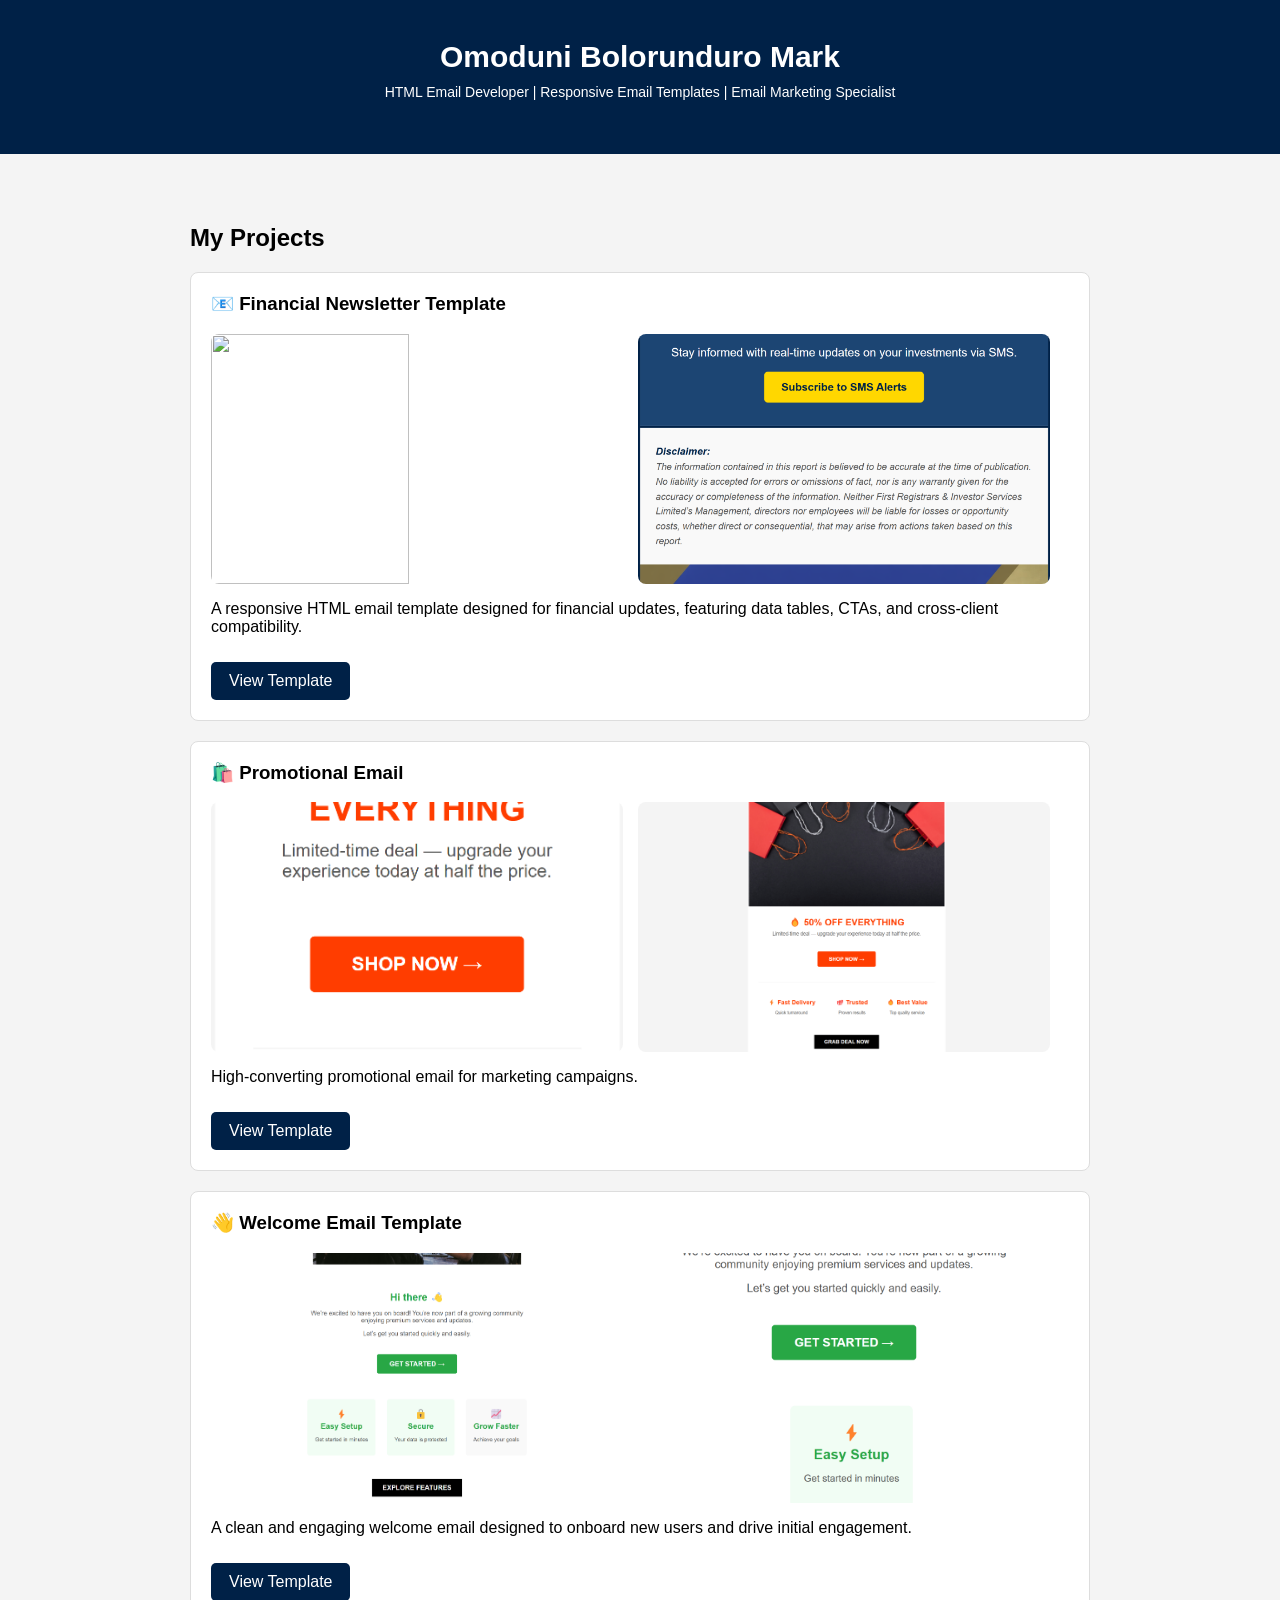
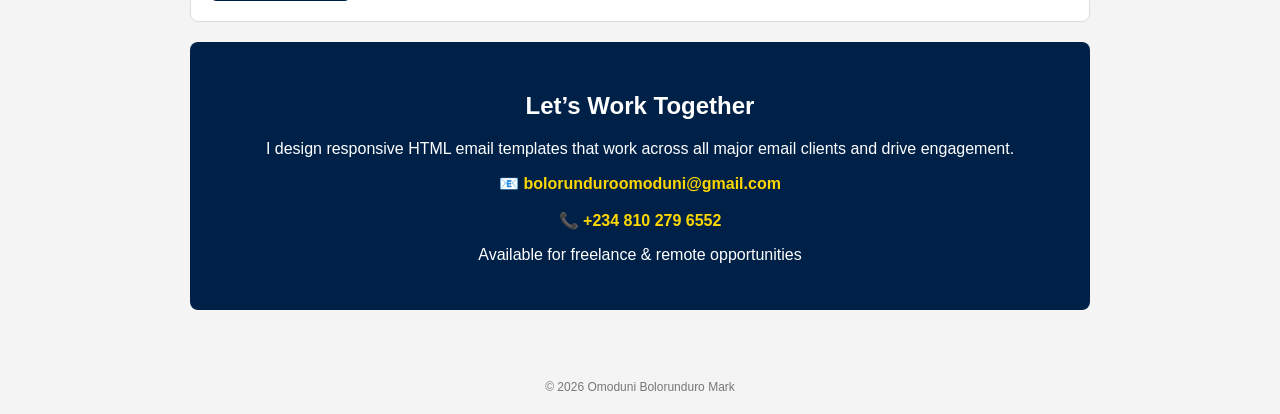
==== index.html @ a1bb7045 "Update index.html" ====
<!DOCTYPE html>
<html>
<head>
<meta charset="UTF-8">
<meta name="viewport" content="width=device-width, initial-scale=1.0">
<title>Email Portfolio</title>

<style>
body{
  margin:0;
  font-family:Arial, sans-serif;
  background:#f4f4f4;
}

/* HEADER */
.header{
  background:#002147;
  color:#ffffff;
  padding:40px 20px;
  text-align:center;
}
  
  .image-grid{
  display:flex;
  gap:15px;
  flex-wrap:wrap;
}

.image-grid img{
  width:48%;
}

.header h1{
  margin:0;
  font-size:30px;
}

.header p{
  margin-top:10px;
  font-size:14px;
}

/* CONTAINER */
.container{
  max-width:900px;
  margin:30px auto;
  padding:20px;
}

/* CARD */
.card{
  background:#ffffff;
  padding:20px;
  margin-bottom:20px;
  border-radius:8px;
  border:1px solid #ddd;
}

.card h3{
  margin-top:0;
}
  
  /* IMAGE STYLING */
.project-img{
  width:100%;
  height:250px;        /* controls preview size */
  object-fit:cover;    /* crops image nicely */
  border-radius:8px;
  cursor:pointer;
  transition:0.3s ease;
}

.project-img:hover{
  transform:scale(1.02);
}

/* BUTTON */
.button{
  display:inline-block;
  background:#002147;
  color:#ffffff;
  padding:10px 18px;
  text-decoration:none;
  margin-top:10px;
  border-radius:5px;
  transition:0.3s ease;
}

.button:hover{
  background:#001530;
}

/* CONTACT SECTION */
.contact{
  background:#002147;
  color:#ffffff;
  padding:30px;
  text-align:center;
  border-radius:8px;
}

.contact a{
  color:#FFD700;
  text-decoration:none;
  font-weight:bold;
}

/* FOOTER */
.footer{
  text-align:center;
  padding:20px;
  font-size:12px;
  color:#777;
}

/* MOBILE */
@media screen and (max-width:600px){
  .container{
    padding:10px;
  }
  
  #lightbox{
  cursor:zoom-out;
}

.project-img{
  cursor:zoom-in;
}

  .project-img{
  border:1px solid #eee;
  border-radius:8px;
}
}
</style>

</head>
  
  
  <body>

<!-- HEADER -->
<div class="header">
  <h1>Omoduni Bolorunduro Mark</h1>
  <p>HTML Email Developer | Responsive Email Templates | Email Marketing Specialist</p>
</div>

<!-- MAIN -->
<div class="container">

  <h2>My Projects</h2>

  <!-- PROJECT -->
 <div class="card">
  <h3>📧 Financial Newsletter Template</h3>

  <div class="image-grid">
  <img src="newsletter-desktop.png" class="project-img" onclick="openLightbox(this.src)">
  <img src="newsletter-mobile.png" class="project-img" onclick="openLightbox(this.src)">
</div>

  <p>
    A responsive HTML email template designed for financial updates, featuring data tables, CTAs, and cross-client compatibility.
  </p>

  <a href="newsletter.html" class="button">View Template</a>
</div>

  <div class="card">
    <h3>🛍️ Promotional Email </h3>
    <div class="image-grid">
  <img src="promo-email-desktop.png" class="project-img" onclick="openLightbox(this.src)">
  <img src="promo-email-mobile.png" class="project-img" onclick="openLightbox(this.src)">
</div>
    <p>High-converting promotional email for marketing campaigns.</p>
   
   <a href="promo-email.html" class="button">View Template</a>
  </div>

 <div class="card">
    <h3>👋 Welcome Email Template</h3>
  <div class="image-grid">
  <img src="welcome-desktop.png" class="project-img" onclick="openLightbox(this.src)">
  <img src="welcome-mobile.png" class="project-img" onclick="openLightbox(this.src)">
</div>
    <p> A clean and engaging welcome email designed to onboard new users and drive initial engagement.</p>
   
   <a href="welcome-email.html" class="button">View Template</a>
  </div>

  <!-- CONTACT SECTION -->
  <div class="contact">
    <h2>Let’s Work Together</h2>
    <p>
      I design responsive HTML email templates that work across all major email clients and drive engagement.
    </p>

    <p>
      📧 <a href="mailto:bolorunduroomoduni@gmail.com">bolorunduroomoduni@gmail.com</a><br><br>
      📞 <a href="tel:+2348102796552">+234 810 279 6552</a>
    </p>

    <p>
      Available for freelance & remote opportunities
    </p>
  </div>

</div>

<!-- FOOTER -->
<div class="footer">
  © 2026 Omoduni Bolorunduro Mark
</div>
    
    
      <!-- LIGHTBOX -->
<div id="lightbox" onclick="closeLightbox()" style="
  display:none;
  position:fixed;
  top:0;
  left:0;
  width:100%;
  height:100%;
  background:rgba(0,0,0,0.8);
  justify-content:center;
  align-items:center;
  z-index:999;
">

  <img id="lightbox-img" style="
    max-width:90%;
    max-height:90%;
    border-radius:8px;
  ">

</div>
    
    <script>
function openLightbox(src){
  var box = document.getElementById("lightbox");
  var img = document.getElementById("lightbox-img");

  box.style.display = "flex";
  img.src = src;
}

function closeLightbox(){
  document.getElementById("lightbox").style.display = "none";
}
</script>
  

</body>
</html>
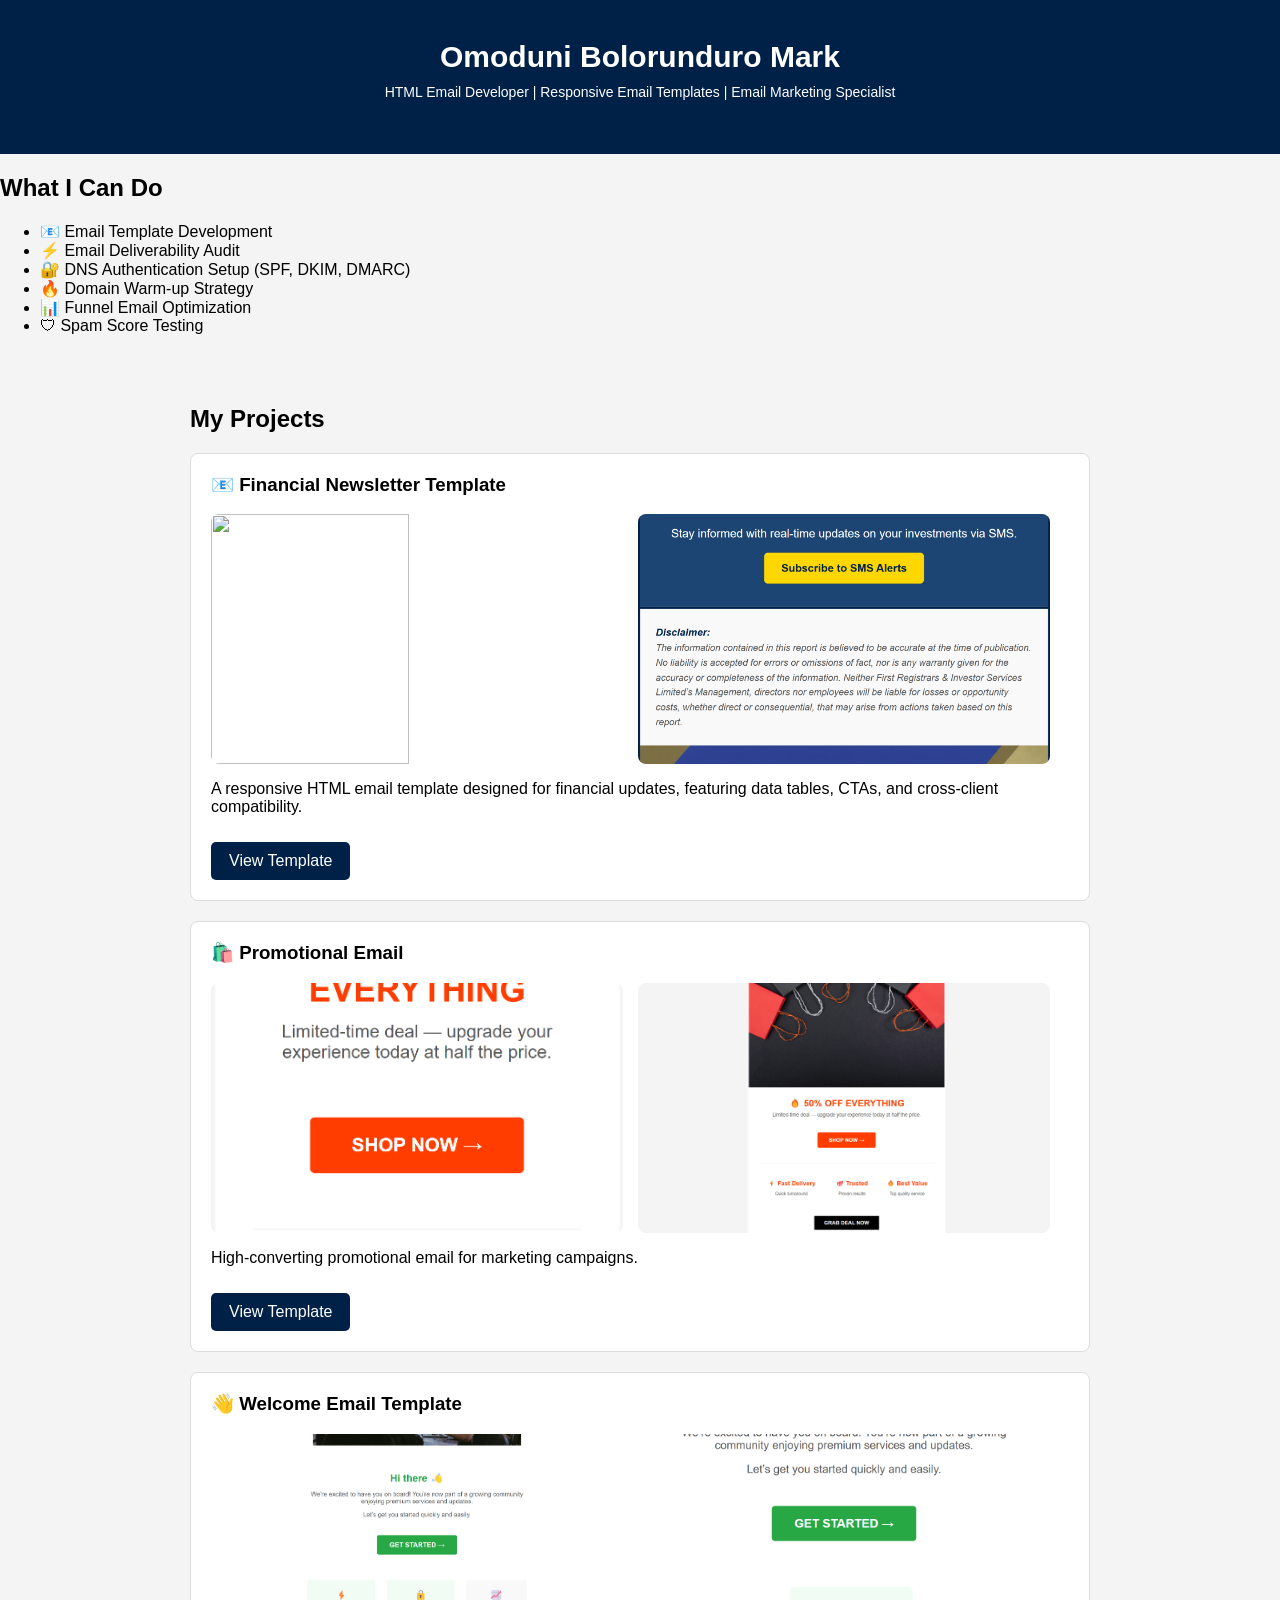
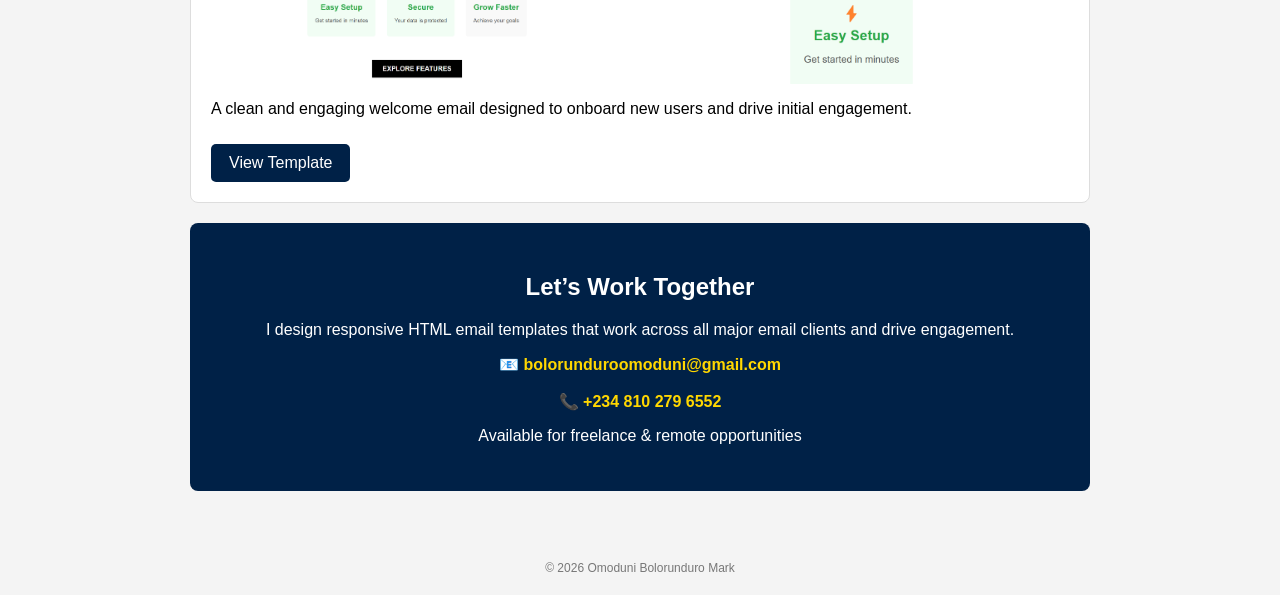
==== commit 8cef295b: "Update index.html" ====
--- a/index.html
+++ b/index.html
@@ -131,6 +131,23 @@
   border:1px solid #eee;
   border-radius:8px;
 }
+
+.services{
+  background:#ffffff;
+  padding:25px;
+  margin:20px 0;
+  border-radius:10px;
+}
+
+.services ul{
+  list-style:none;
+  padding:0;
+}
+
+.services li{
+  padding:8px 0;
+  font-size:14px;
+}
 }
 </style>
 
@@ -144,6 +161,19 @@
   <h1>Omoduni Bolorunduro Mark</h1>
   <p>HTML Email Developer | Responsive Email Templates | Email Marketing Specialist</p>
 </div>
+
+<section class="services">
+  <h2>What I Can Do</h2>
+
+  <ul>
+    <li>📧 Email Template Development</li>
+    <li>⚡ Email Deliverability Audit</li>
+    <li>🔐 DNS Authentication Setup (SPF, DKIM, DMARC)</li>
+    <li>🔥 Domain Warm-up Strategy</li>
+    <li>📊 Funnel Email Optimization</li>
+    <li>🛡 Spam Score Testing</li>
+  </ul>
+</section>
 
 <!-- MAIN -->
 <div class="container">
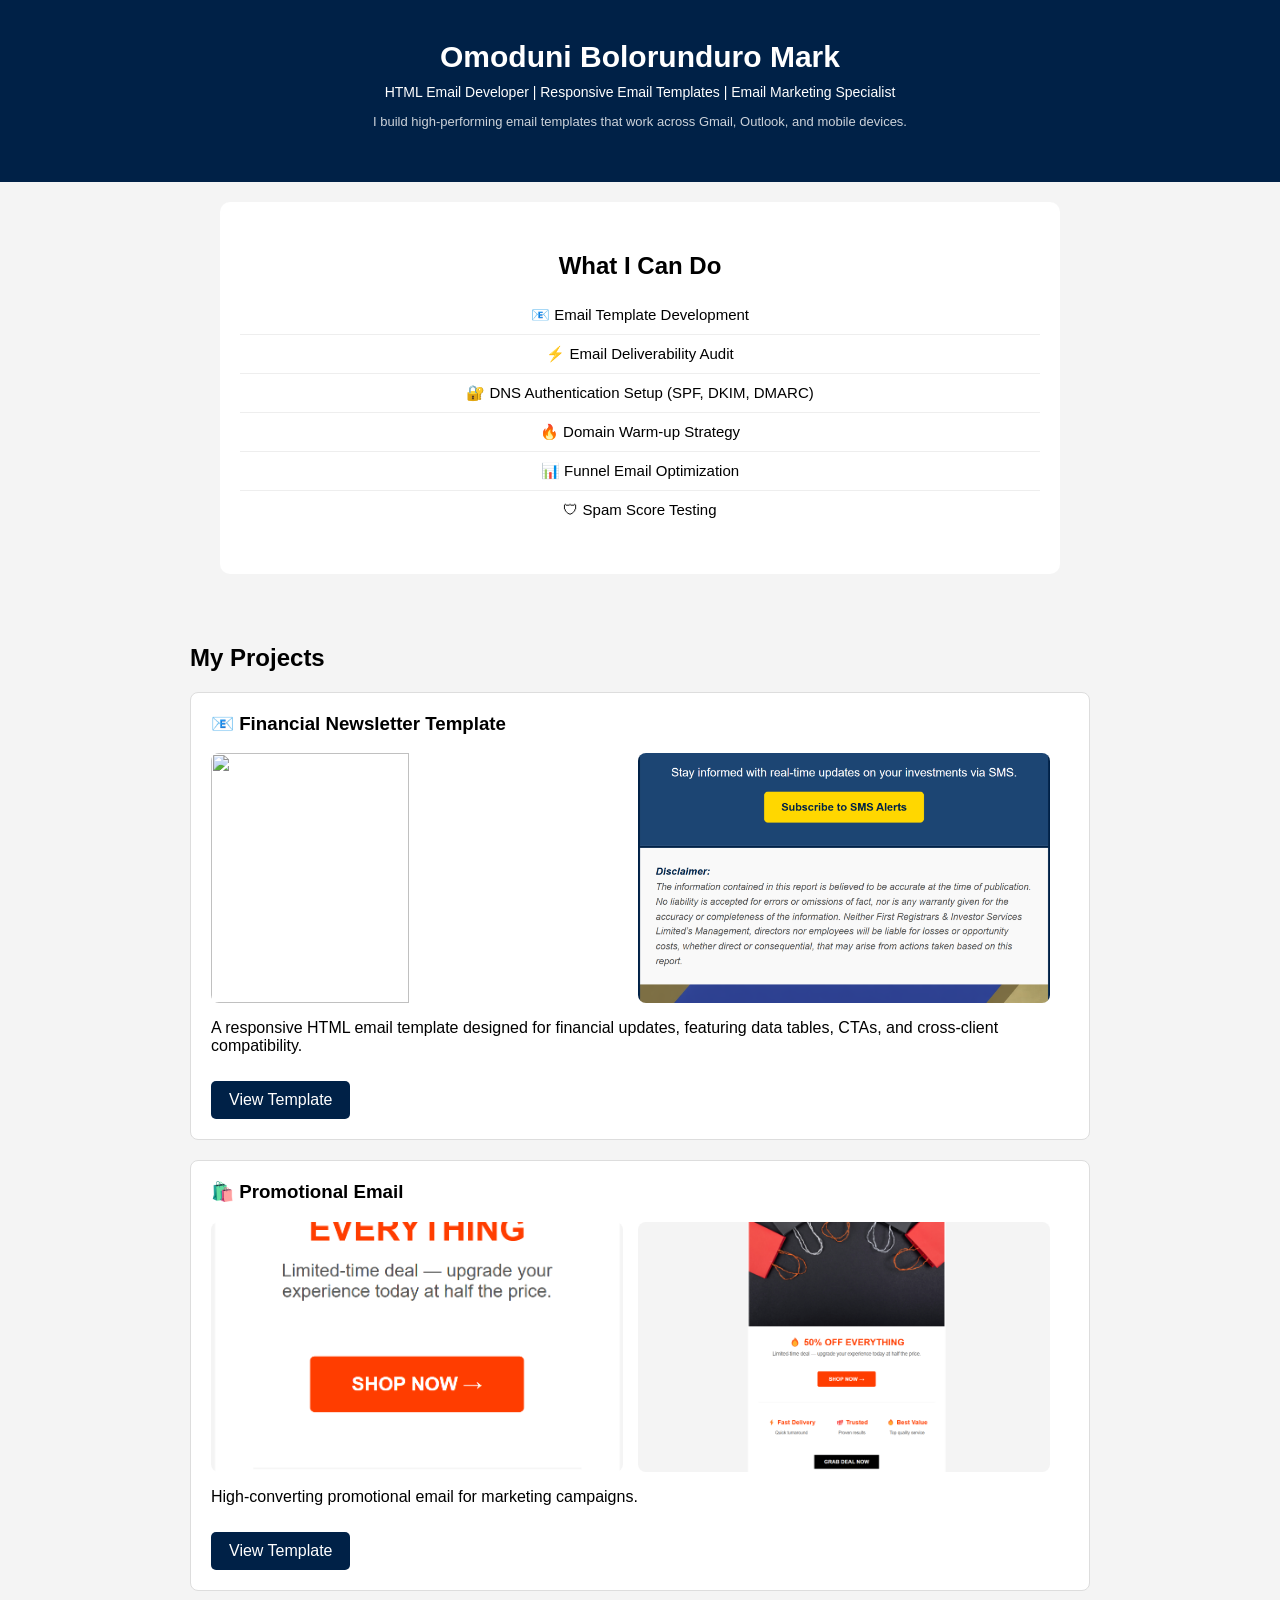
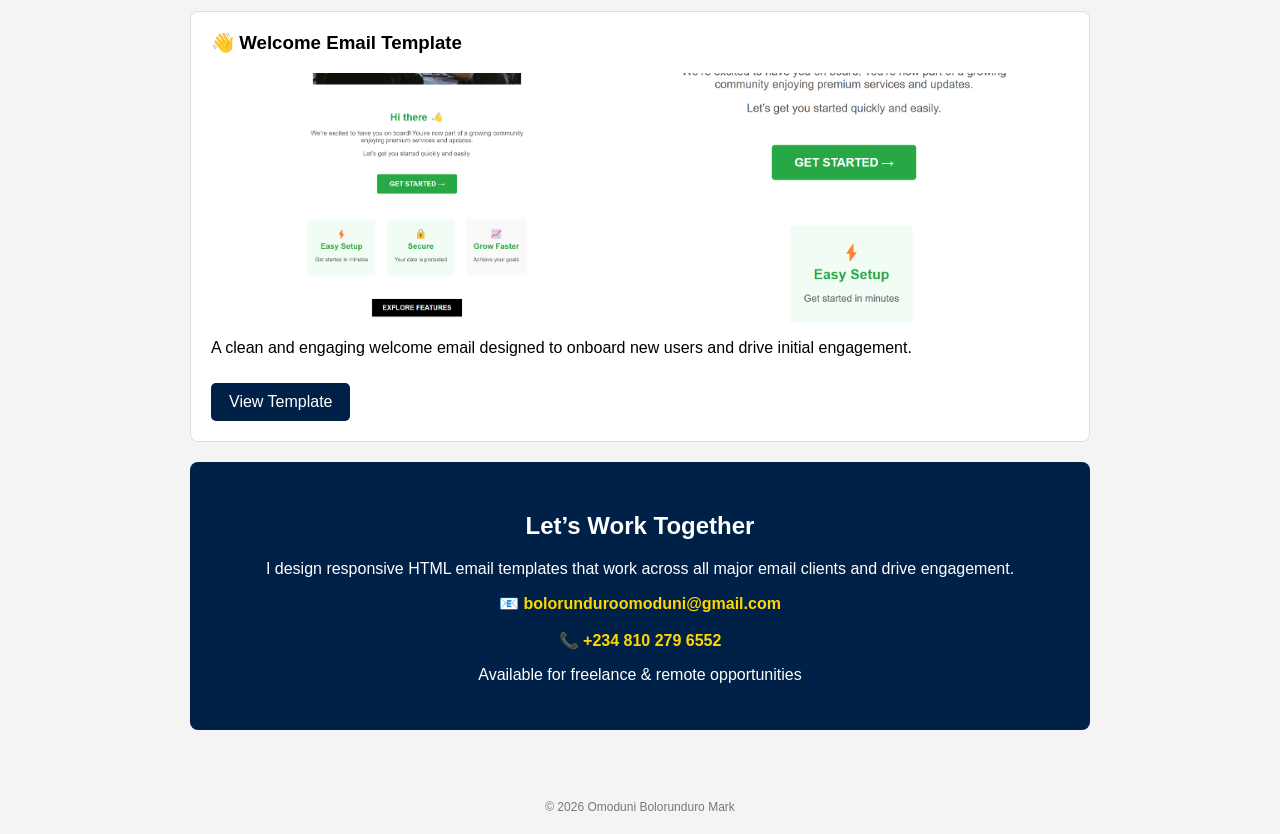
==== commit b91e46f5: "Update index.html" ====
--- a/index.html
+++ b/index.html
@@ -59,14 +59,23 @@
 .card h3{
   margin-top:0;
 }
+	
+	.card{
+  transition:0.3s ease;
+}
+
+.card:hover{
+  transform:translateY(-5px);
+  box-shadow:0 8px 20px rgba(0,0,0,0.1);
+}
   
   /* IMAGE STYLING */
 .project-img{
   width:100%;
-  height:250px;        /* controls preview size */
-  object-fit:cover;    /* crops image nicely */
+  height:250px;
+  object-fit:cover;
   border-radius:8px;
-  cursor:pointer;
+  cursor:zoom-in;
   transition:0.3s ease;
 }
 
@@ -88,6 +97,7 @@
 
 .button:hover{
   background:#001530;
+  transform:translateY(-2px);
 }
 
 /* CONTACT SECTION */
@@ -112,6 +122,11 @@
   font-size:12px;
   color:#777;
 }
+	
+	  #lightbox{
+  cursor:zoom-out;
+}
+
 
 /* MOBILE */
 @media screen and (max-width:600px){
@@ -119,24 +134,27 @@
     padding:10px;
   }
   
-  #lightbox{
-  cursor:zoom-out;
-}
-
-.project-img{
-  cursor:zoom-in;
-}
+
 
   .project-img{
   border:1px solid #eee;
   border-radius:8px;
 }
 
+}
+	
+	
 .services{
+  text-align:center;          /* centers everything */
+  padding:30px 20px;
   background:#ffffff;
-  padding:25px;
-  margin:20px 0;
   border-radius:10px;
+  margin:20px auto;
+  max-width:800px;            /* keeps it aligned like header width */
+}
+
+.services h2{
+  margin-bottom:15px;
 }
 
 .services ul{
@@ -145,9 +163,13 @@
 }
 
 .services li{
-  padding:8px 0;
-  font-size:14px;
-}
+  padding:10px 0;
+  font-size:15px;
+  border-bottom:1px solid #eee;
+}
+
+.services li:last-child{
+  border-bottom:none;
 }
 </style>
 
@@ -160,6 +182,9 @@
 <div class="header">
   <h1>Omoduni Bolorunduro Mark</h1>
   <p>HTML Email Developer | Responsive Email Templates | Email Marketing Specialist</p>
+	<p style="margin-top:8px; font-size:13px; opacity:0.8;">
+I build high-performing email templates that work across Gmail, Outlook, and mobile devices.
+</p>
 </div>
 
 <section class="services">
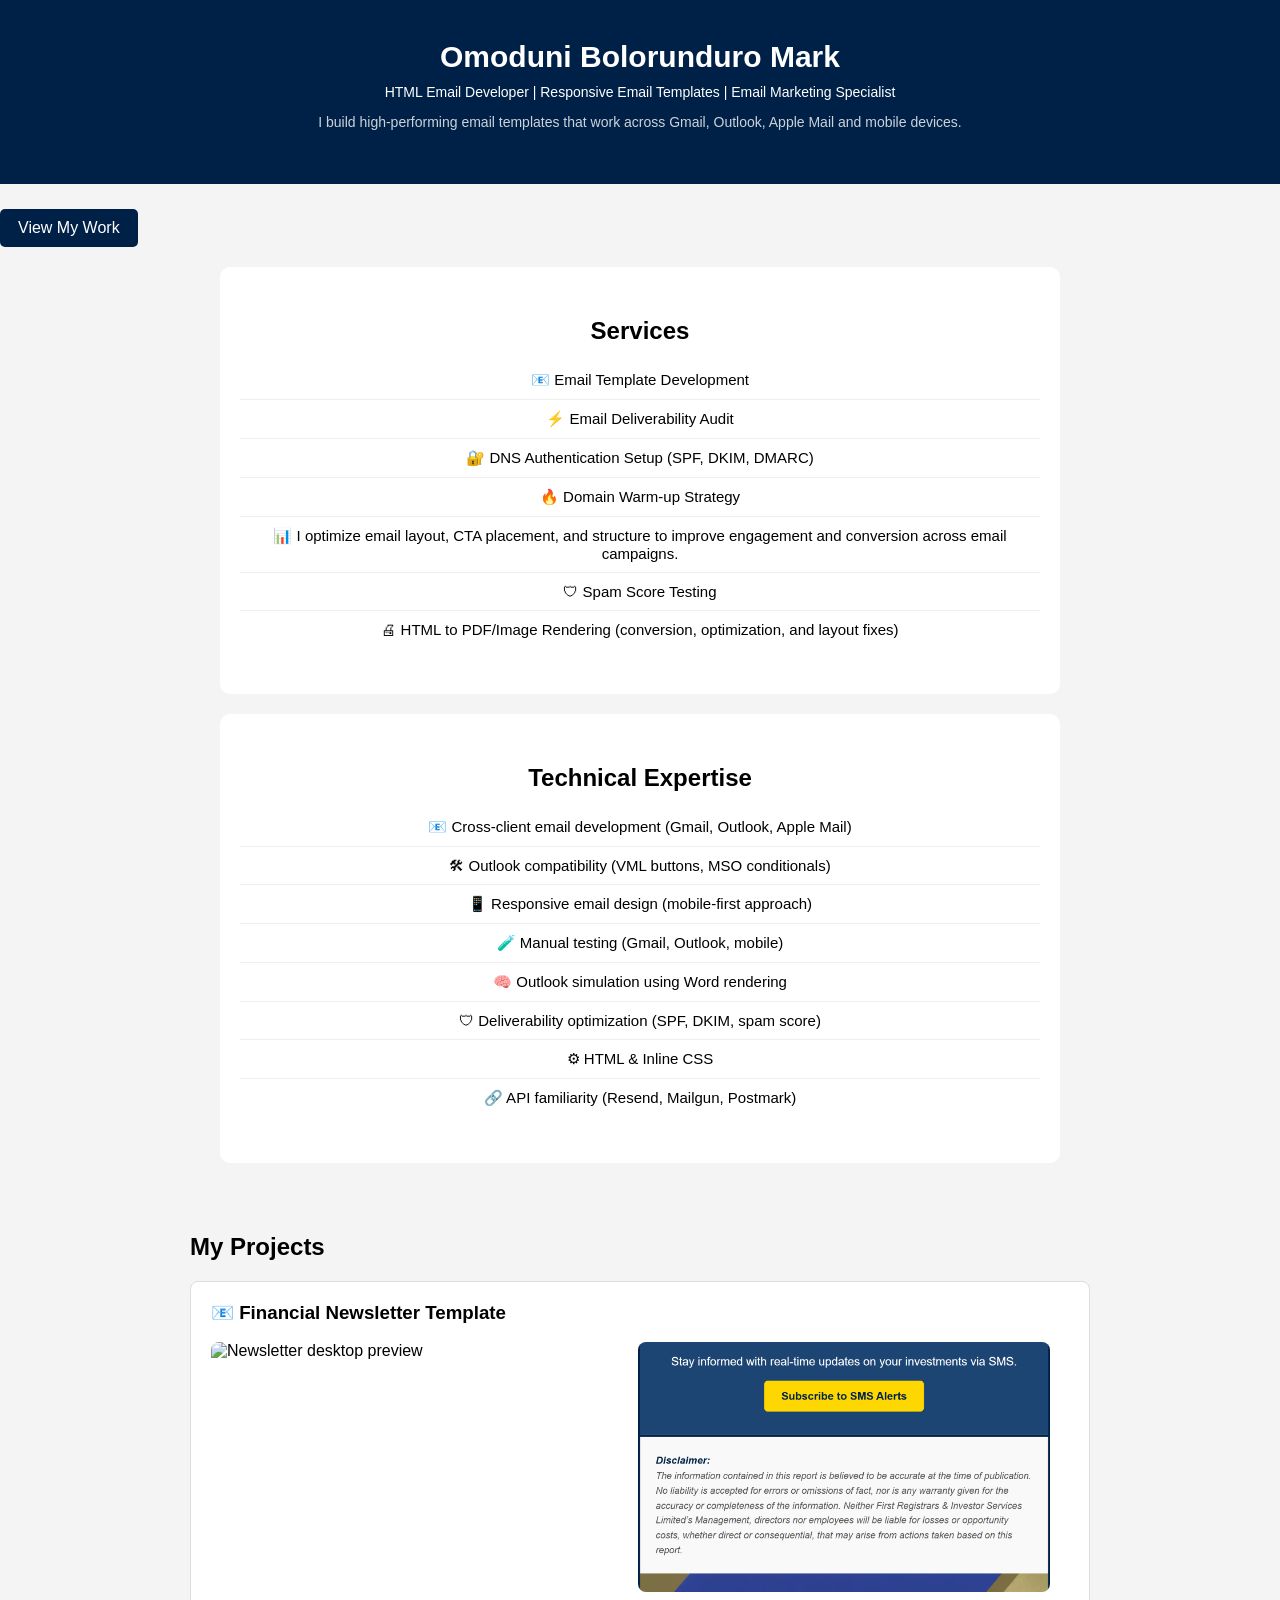
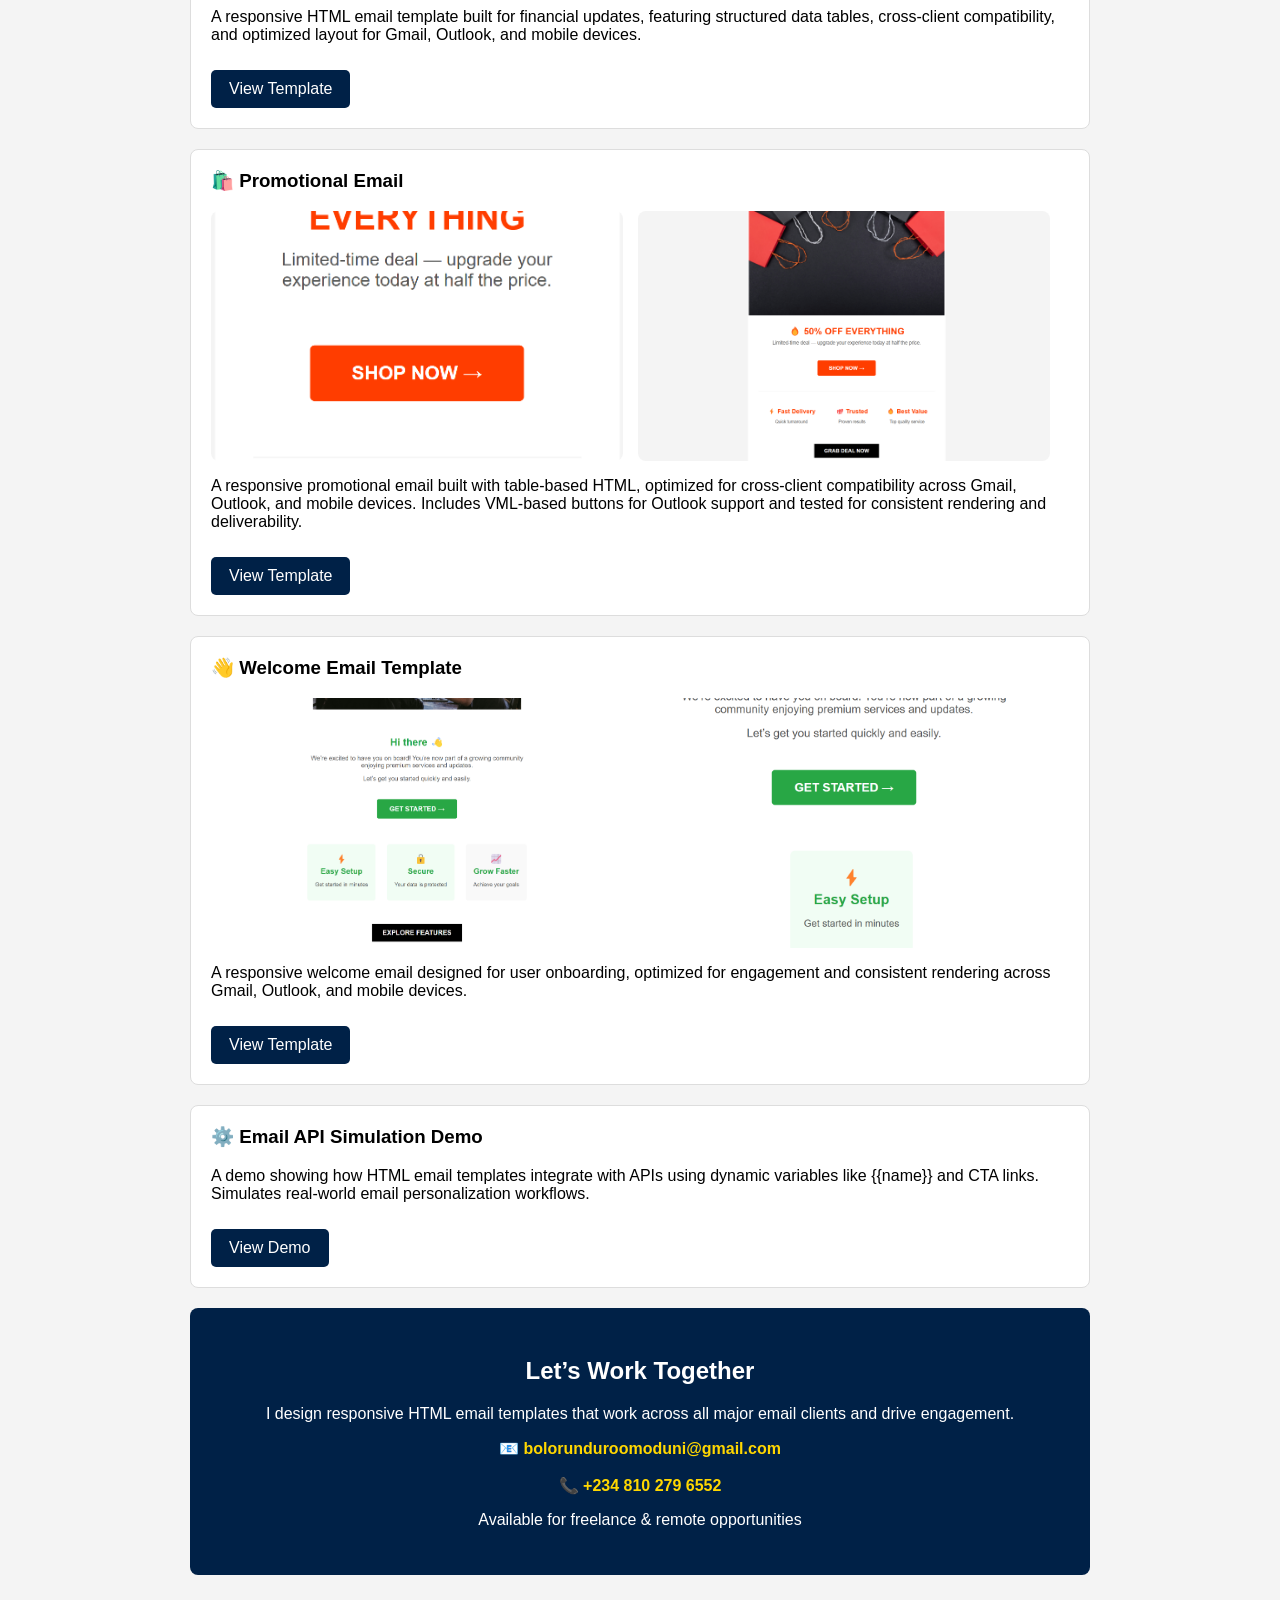
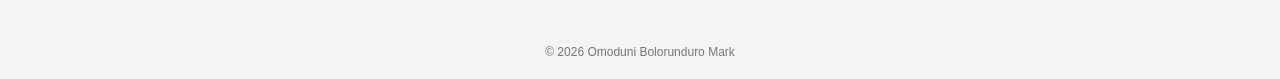
==== commit 87c359fb: "Initial portfolio with API demo and updates" ====
--- a/index.html
+++ b/index.html
@@ -4,175 +4,7 @@
 <meta charset="UTF-8">
 <meta name="viewport" content="width=device-width, initial-scale=1.0">
 <title>Email Portfolio</title>
-
-<style>
-body{
-  margin:0;
-  font-family:Arial, sans-serif;
-  background:#f4f4f4;
-}
-
-/* HEADER */
-.header{
-  background:#002147;
-  color:#ffffff;
-  padding:40px 20px;
-  text-align:center;
-}
-  
-  .image-grid{
-  display:flex;
-  gap:15px;
-  flex-wrap:wrap;
-}
-
-.image-grid img{
-  width:48%;
-}
-
-.header h1{
-  margin:0;
-  font-size:30px;
-}
-
-.header p{
-  margin-top:10px;
-  font-size:14px;
-}
-
-/* CONTAINER */
-.container{
-  max-width:900px;
-  margin:30px auto;
-  padding:20px;
-}
-
-/* CARD */
-.card{
-  background:#ffffff;
-  padding:20px;
-  margin-bottom:20px;
-  border-radius:8px;
-  border:1px solid #ddd;
-}
-
-.card h3{
-  margin-top:0;
-}
-	
-	.card{
-  transition:0.3s ease;
-}
-
-.card:hover{
-  transform:translateY(-5px);
-  box-shadow:0 8px 20px rgba(0,0,0,0.1);
-}
-  
-  /* IMAGE STYLING */
-.project-img{
-  width:100%;
-  height:250px;
-  object-fit:cover;
-  border-radius:8px;
-  cursor:zoom-in;
-  transition:0.3s ease;
-}
-
-.project-img:hover{
-  transform:scale(1.02);
-}
-
-/* BUTTON */
-.button{
-  display:inline-block;
-  background:#002147;
-  color:#ffffff;
-  padding:10px 18px;
-  text-decoration:none;
-  margin-top:10px;
-  border-radius:5px;
-  transition:0.3s ease;
-}
-
-.button:hover{
-  background:#001530;
-  transform:translateY(-2px);
-}
-
-/* CONTACT SECTION */
-.contact{
-  background:#002147;
-  color:#ffffff;
-  padding:30px;
-  text-align:center;
-  border-radius:8px;
-}
-
-.contact a{
-  color:#FFD700;
-  text-decoration:none;
-  font-weight:bold;
-}
-
-/* FOOTER */
-.footer{
-  text-align:center;
-  padding:20px;
-  font-size:12px;
-  color:#777;
-}
-	
-	  #lightbox{
-  cursor:zoom-out;
-}
-
-
-/* MOBILE */
-@media screen and (max-width:600px){
-  .container{
-    padding:10px;
-  }
-  
-
-
-  .project-img{
-  border:1px solid #eee;
-  border-radius:8px;
-}
-
-}
-	
-	
-.services{
-  text-align:center;          /* centers everything */
-  padding:30px 20px;
-  background:#ffffff;
-  border-radius:10px;
-  margin:20px auto;
-  max-width:800px;            /* keeps it aligned like header width */
-}
-
-.services h2{
-  margin-bottom:15px;
-}
-
-.services ul{
-  list-style:none;
-  padding:0;
-}
-
-.services li{
-  padding:10px 0;
-  font-size:15px;
-  border-bottom:1px solid #eee;
-}
-
-.services li:last-child{
-  border-bottom:none;
-}
-</style>
-
+    <link rel="stylesheet" href="styles/styles.css">
 </head>
   
   
@@ -182,66 +14,100 @@
 <div class="header">
   <h1>Omoduni Bolorunduro Mark</h1>
   <p>HTML Email Developer | Responsive Email Templates | Email Marketing Specialist</p>
-	<p style="margin-top:8px; font-size:13px; opacity:0.8;">
-I build high-performing email templates that work across Gmail, Outlook, and mobile devices.
+	<p class="header-subtext">
+I build high-performing email templates that work across Gmail, Outlook, Apple Mail and mobile devices.
 </p>
+
+</div>
+<div style="margin-top:15px;">
+  <a href="#projects" class="button">View My Work</a>
 </div>
 
 <section class="services">
-  <h2>What I Can Do</h2>
+  <h2>Services</h2>
 
   <ul>
     <li>📧 Email Template Development</li>
     <li>⚡ Email Deliverability Audit</li>
     <li>🔐 DNS Authentication Setup (SPF, DKIM, DMARC)</li>
     <li>🔥 Domain Warm-up Strategy</li>
-    <li>📊 Funnel Email Optimization</li>
+    <li>📊 I optimize email layout, CTA placement, and structure to improve engagement and conversion across email campaigns.</li>
     <li>🛡 Spam Score Testing</li>
+    <li>🖨 HTML to PDF/Image Rendering (conversion, optimization, and layout fixes)</li>
+  </ul>
+</section>
+
+<section class="services">
+  <h2>Technical Expertise</h2>
+
+  <ul>
+    <li>📧 Cross-client email development (Gmail, Outlook, Apple Mail)</li>
+    <li>🛠 Outlook compatibility (VML buttons, MSO conditionals)</li>
+    <li>📱 Responsive email design (mobile-first approach)</li>
+    <li>🧪 Manual testing (Gmail, Outlook, mobile)</li>
+    <li>🧠 Outlook simulation using Word rendering</li>
+    <li>🛡 Deliverability optimization (SPF, DKIM, spam score)</li>
+    <li>⚙ HTML & Inline CSS</li>
+    <li>🔗 API familiarity (Resend, Mailgun, Postmark)</li>
   </ul>
 </section>
 
 <!-- MAIN -->
 <div class="container">
 
-  <h2>My Projects</h2>
+  <h2 id="projects">My Projects</h2>
 
   <!-- PROJECT -->
  <div class="card">
   <h3>📧 Financial Newsletter Template</h3>
 
   <div class="image-grid">
-  <img src="newsletter-desktop.png" class="project-img" onclick="openLightbox(this.src)">
-  <img src="newsletter-mobile.png" class="project-img" onclick="openLightbox(this.src)">
+  <img src="images/newsletter-desktop.png" class="project-img" alt="Newsletter desktop preview" onclick="openLightbox(this.src)">
+  <img src="images/newsletter-mobile.png" class="project-img" alt="Newsletter mobile preview" onclick="openLightbox(this.src)">
 </div>
 
-  <p>
-    A responsive HTML email template designed for financial updates, featuring data tables, CTAs, and cross-client compatibility.
-  </p>
+  
+    <p>
+A responsive HTML email template built for financial updates, featuring structured data tables, cross-client compatibility, and optimized layout for Gmail, Outlook, and mobile devices.
+</p>
+ 
 
-  <a href="newsletter.html" class="button">View Template</a>
+  <a href="templates/newsletter.html" class="button">View Template</a>
 </div>
 
   <div class="card">
     <h3>🛍️ Promotional Email </h3>
     <div class="image-grid">
-  <img src="promo-email-desktop.png" class="project-img" onclick="openLightbox(this.src)">
-  <img src="promo-email-mobile.png" class="project-img" onclick="openLightbox(this.src)">
+  <img src="images/promo-email-desktop.png" class="project-img" alt="Promotional email desktop preview" onclick="openLightbox(this.src)">
+  <img src="images/promo-email-mobile.png" class="project-img" alt="Promotional email mobile preview" onclick="openLightbox(this.src)">
 </div>
-    <p>High-converting promotional email for marketing campaigns.</p>
+    <p>
+A responsive promotional email built with table-based HTML, optimized for cross-client compatibility across Gmail, Outlook, and mobile devices. Includes VML-based buttons for Outlook support and tested for consistent rendering and deliverability.
+</p>
    
-   <a href="promo-email.html" class="button">View Template</a>
+   <a href="templates/promo-email.html" class="button">View Template</a>
   </div>
 
  <div class="card">
     <h3>👋 Welcome Email Template</h3>
   <div class="image-grid">
-  <img src="welcome-desktop.png" class="project-img" onclick="openLightbox(this.src)">
-  <img src="welcome-mobile.png" class="project-img" onclick="openLightbox(this.src)">
+  <img src="images/welcome-desktop.png" class="project-img" alt="Welcome email desktop preview" onclick="openLightbox(this.src)">
+  <img src="images/welcome-mobile.png" class="project-img" alt="Welcome email mobile preview" onclick="openLightbox(this.src)">
 </div>
-    <p> A clean and engaging welcome email designed to onboard new users and drive initial engagement.</p>
+    <p>A responsive welcome email designed for user onboarding, optimized for engagement and consistent rendering across Gmail, Outlook, and mobile devices.</p>
    
-   <a href="welcome-email.html" class="button">View Template</a>
+   <a href="templates/welcome-email.html" class="button">View Template</a>
   </div>
+
+  <div class="card">
+  <h3>⚙️ Email API Simulation Demo</h3>
+
+  <p>
+    A demo showing how HTML email templates integrate with APIs using dynamic variables like {{name}} and CTA links. Simulates real-world email personalization workflows.
+  </p>
+
+  <a href="api-demo.html" class="button">View Demo</a>
+</div>
 
   <!-- CONTACT SECTION -->
   <div class="contact">
@@ -269,40 +135,13 @@
     
     
       <!-- LIGHTBOX -->
-<div id="lightbox" onclick="closeLightbox()" style="
-  display:none;
-  position:fixed;
-  top:0;
-  left:0;
-  width:100%;
-  height:100%;
-  background:rgba(0,0,0,0.8);
-  justify-content:center;
-  align-items:center;
-  z-index:999;
-">
+<div id="lightbox" onclick="closeLightbox()">
 
-  <img id="lightbox-img" style="
-    max-width:90%;
-    max-height:90%;
-    border-radius:8px;
-  ">
+  <img id="lightbox-img" alt="Expanded preview">
 
 </div>
     
-    <script>
-function openLightbox(src){
-  var box = document.getElementById("lightbox");
-  var img = document.getElementById("lightbox-img");
-
-  box.style.display = "flex";
-  img.src = src;
-}
-
-function closeLightbox(){
-  document.getElementById("lightbox").style.display = "none";
-}
-</script>
+    <script src="scripts/script.js"></script>
   
 
 </body>
--- a/styles/styles.css
+++ b/styles/styles.css
@@ -0,0 +1,180 @@
+body{
+  margin:0;
+  font-family:Arial, sans-serif;
+  background:#f4f4f4;
+}
+
+/* HEADER */
+.header{
+  background:#002147;
+  color:#ffffff;
+  padding:40px 20px;
+  text-align:center;
+}
+
+.header h1{
+  margin:0;
+  font-size:30px;
+}
+
+.header p{
+  margin-top:10px;
+  font-size:14px;
+}
+
+.header-subtext{
+  margin-top:8px;
+  font-size:13px;
+  opacity:0.8;
+}
+
+.image-grid{
+  display:flex;
+  gap:15px;
+  flex-wrap:wrap;
+}
+
+.image-grid img{
+  width:48%;
+}
+
+/* CONTAINER */
+.container{
+  max-width:900px;
+  margin:30px auto;
+  padding:20px;
+}
+
+/* CARD */
+.card{
+  background:#ffffff;
+  padding:20px;
+  margin-bottom:20px;
+  border-radius:8px;
+  border:1px solid #ddd;
+  transition:0.3s ease;
+}
+
+.card h3{
+  margin-top:0;
+}
+
+.card:hover{
+  transform:translateY(-5px);
+  box-shadow:0 8px 20px rgba(0,0,0,0.1);
+}
+
+/* IMAGE STYLING */
+.project-img{
+  width:100%;
+  height:250px;
+  object-fit:cover;
+  border-radius:8px;
+  cursor:zoom-in;
+  transition:0.3s ease;
+}
+
+.project-img:hover{
+  transform:scale(1.02);
+}
+
+/* BUTTON */
+.button{
+  display:inline-block;
+  background:#002147;
+  color:#ffffff;
+  padding:10px 18px;
+  text-decoration:none;
+  margin-top:10px;
+  border-radius:5px;
+  transition:0.3s ease;
+}
+
+.button:hover{
+  background:#001530;
+  transform:translateY(-2px);
+}
+
+/* CONTACT SECTION */
+.contact{
+  background:#002147;
+  color:#ffffff;
+  padding:30px;
+  text-align:center;
+  border-radius:8px;
+}
+
+.contact a{
+  color:#FFD700;
+  text-decoration:none;
+  font-weight:bold;
+}
+
+/* LIGHTBOX */
+#lightbox{
+  display:none;
+  position:fixed;
+  top:0;
+  left:0;
+  width:100%;
+  height:100%;
+  background:rgba(0,0,0,0.8);
+  justify-content:center;
+  align-items:center;
+  z-index:999;
+  cursor:zoom-out;
+}
+
+#lightbox img{
+  max-width:90%;
+  max-height:90%;
+  border-radius:8px;
+}
+
+/* FOOTER */
+.footer{
+  text-align:center;
+  padding:20px;
+  font-size:12px;
+  color:#777;
+}
+
+/* MOBILE */
+@media screen and (max-width:600px){
+  .container{
+    padding:10px;
+  }
+
+  .project-img{
+    border:1px solid #eee;
+    border-radius:8px;
+  }
+}
+
+.services{
+  text-align:center;
+  padding:30px 20px;
+  background:#ffffff;
+  border-radius:10px;
+  margin:20px auto;
+  max-width:800px;
+}
+
+.services h2{
+  margin-bottom:15px;
+}
+
+.services ul{
+  list-style:none;
+  padding:0;
+}
+
+.services li{
+  padding:10px 0;
+  font-size:15px;
+  border-bottom:1px solid #eee;
+}
+
+.services li:last-child{
+  border-bottom:none;
+}
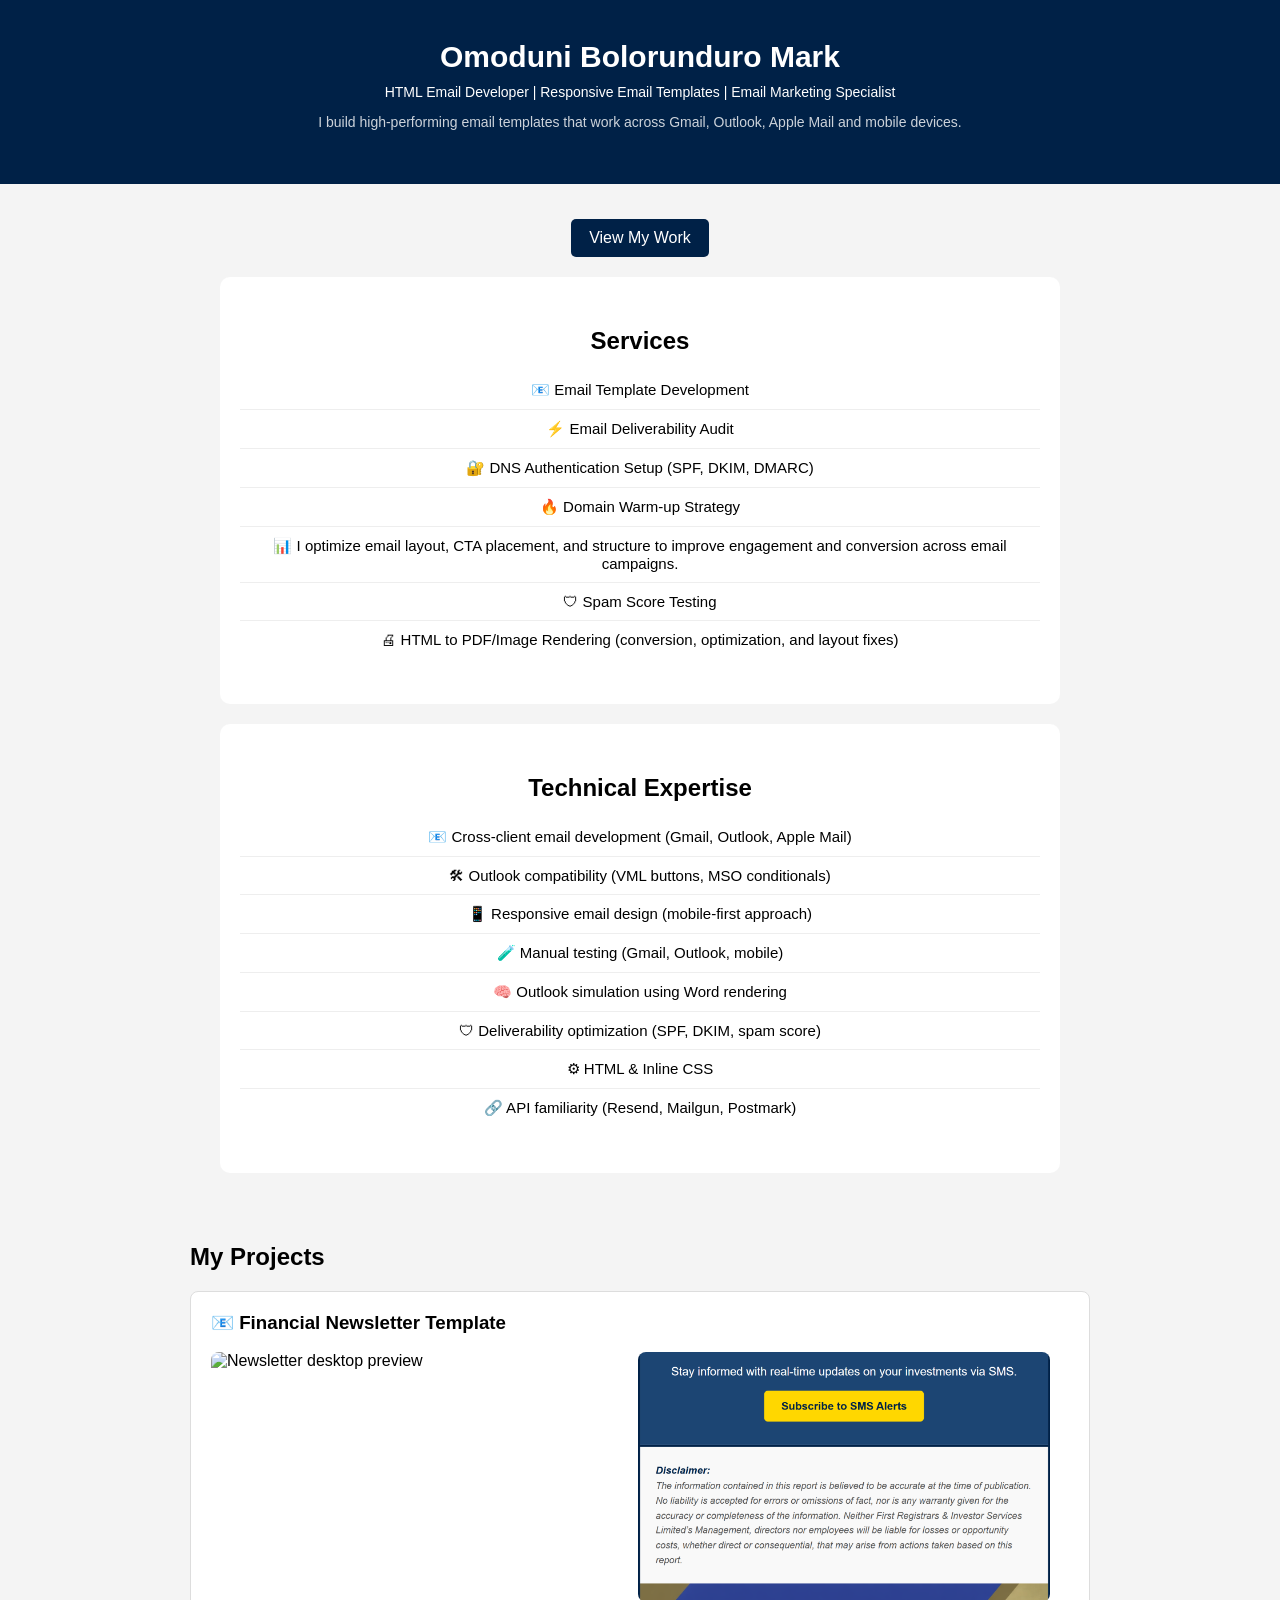
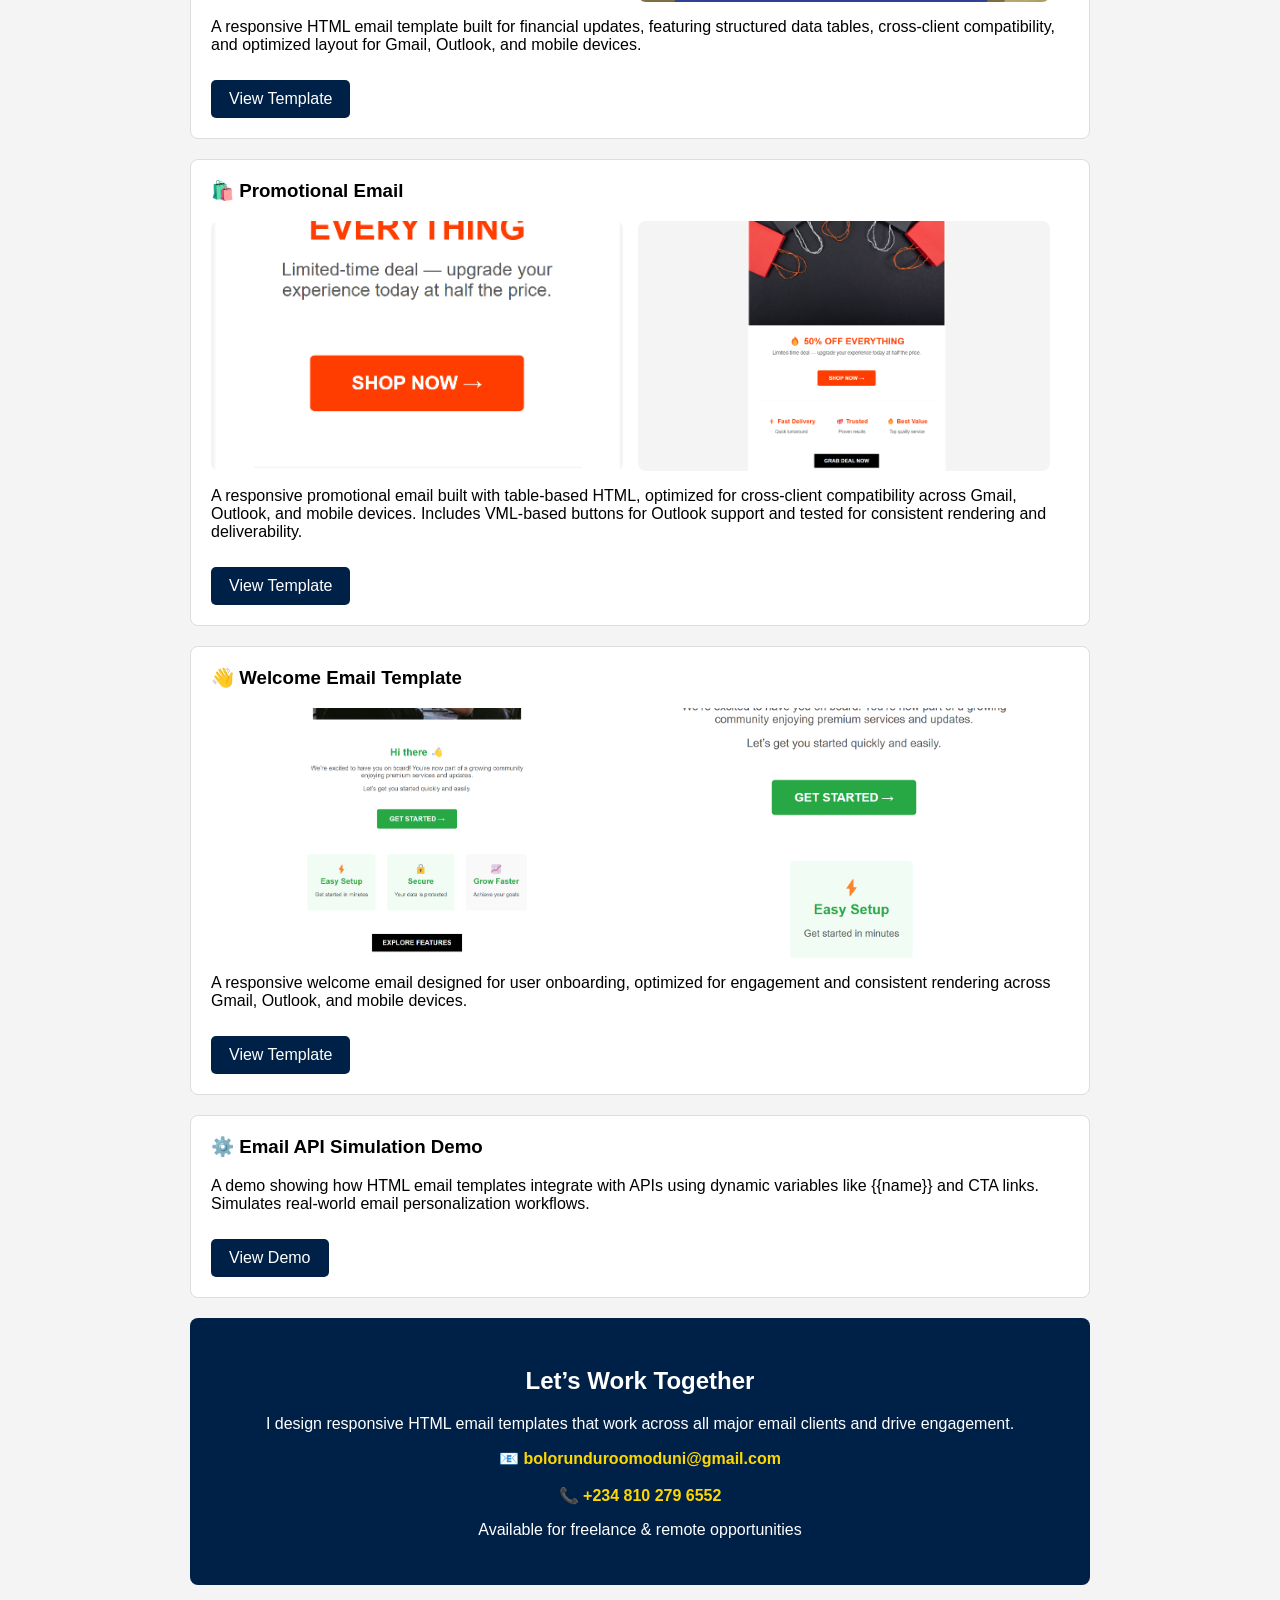
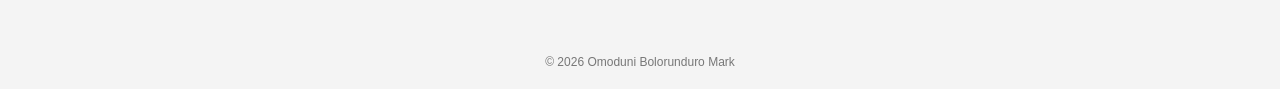
==== commit 0803b42e: "Centered CTA button and improved layout" ====
--- a/index.html
+++ b/index.html
@@ -19,7 +19,8 @@
 </p>
 
 </div>
-<div style="margin-top:15px;">
+
+<div class="cta-container">
   <a href="#projects" class="button">View My Work</a>
 </div>
 
--- a/styles/styles.css
+++ b/styles/styles.css
@@ -43,6 +43,12 @@
   max-width:900px;
   margin:30px auto;
   padding:20px;
+}
+
+.cta-container {
+  display: flex;
+  justify-content: center;
+  margin-top: 25px;
 }
 
 /* CARD */
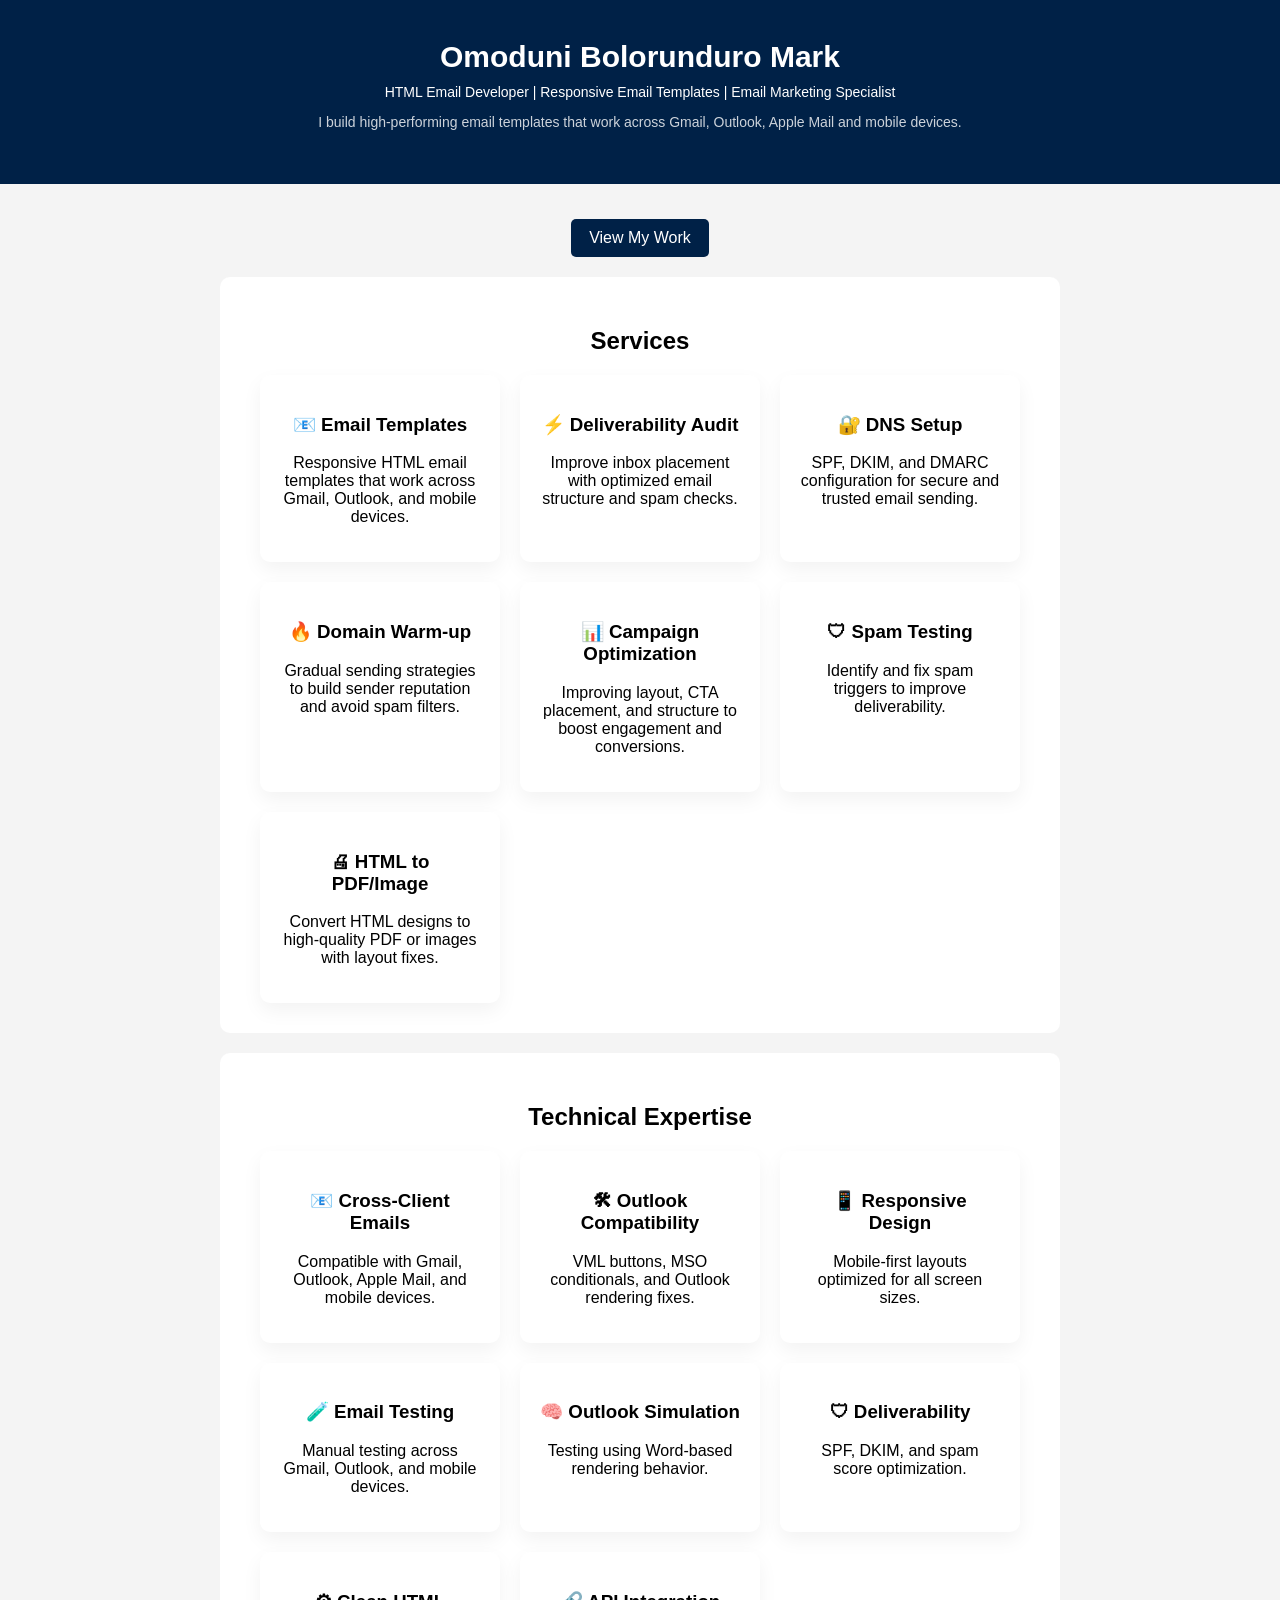
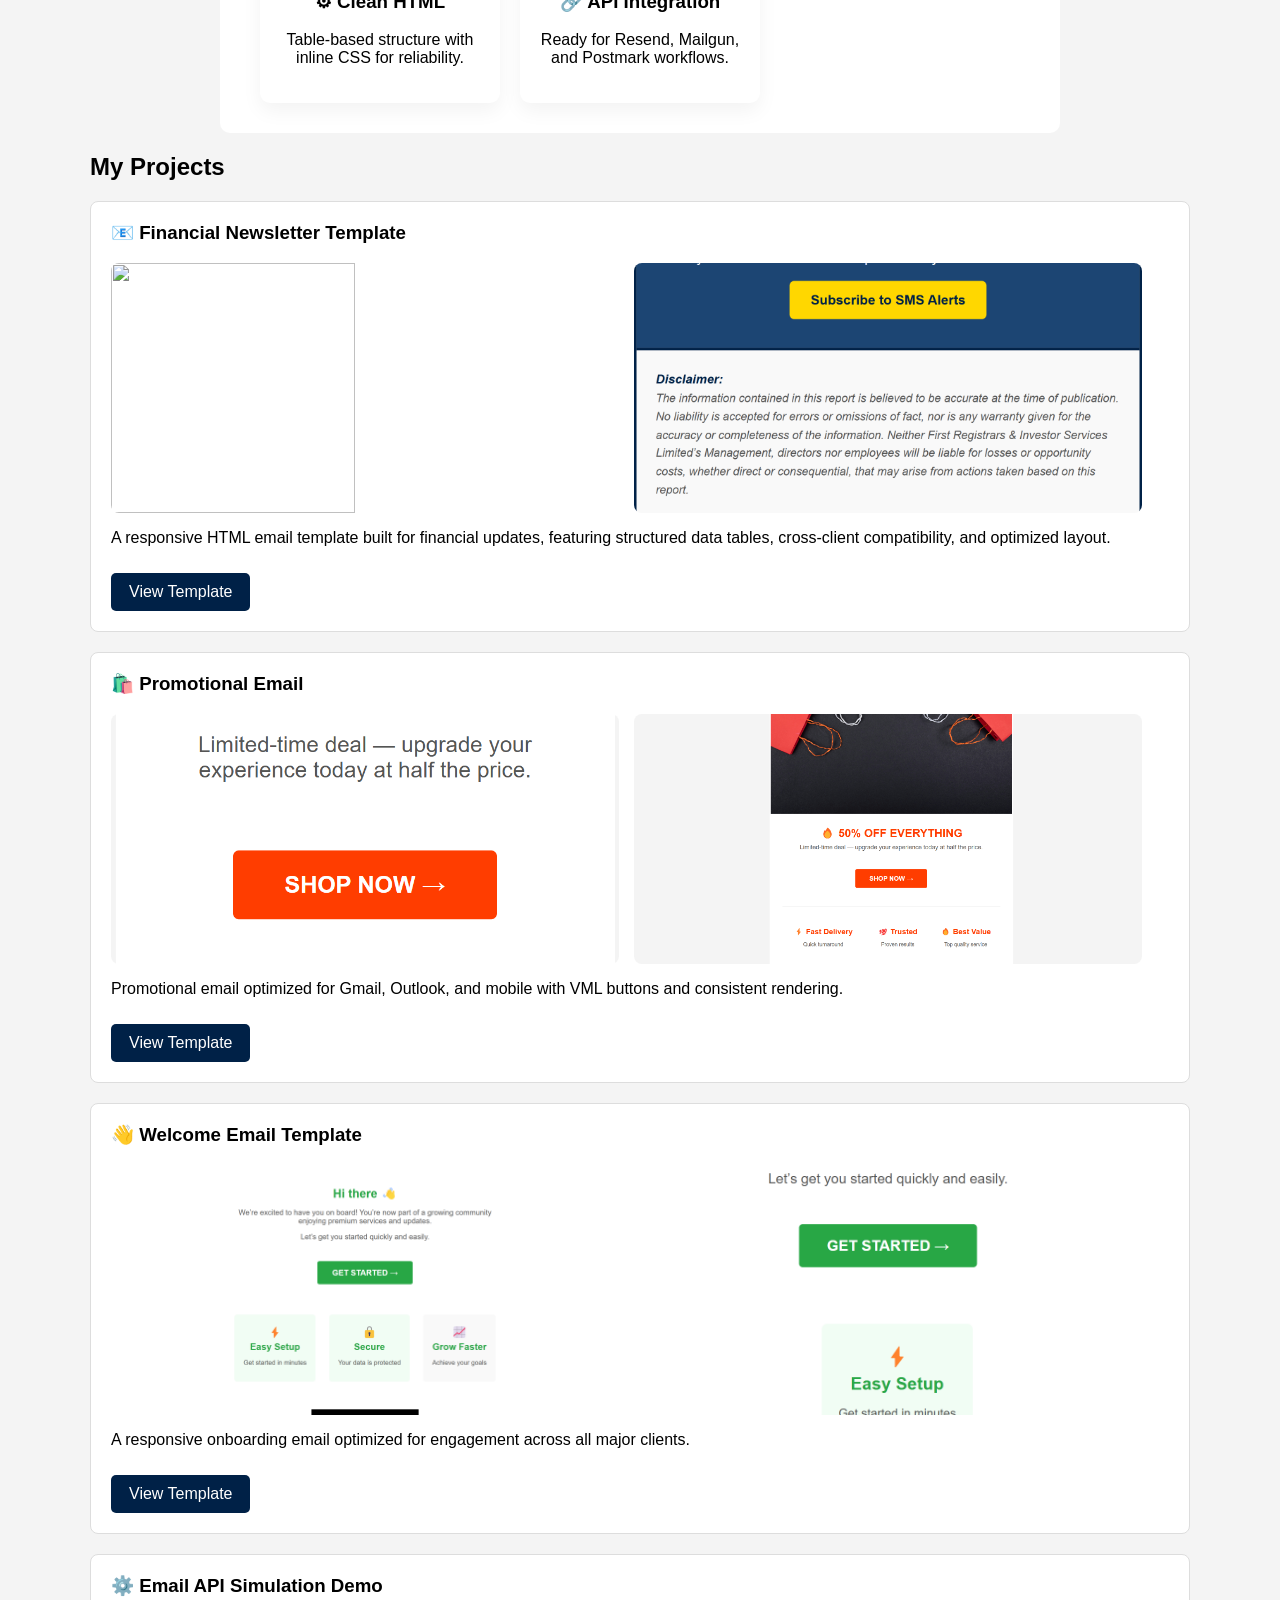
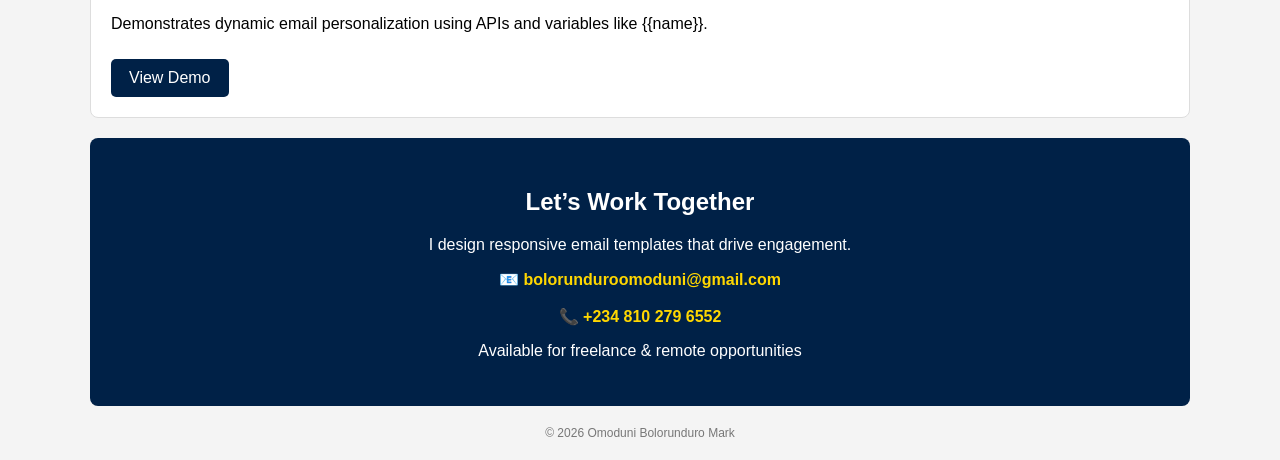
==== commit c3d68d13: "Improve layout with container structure and alignment" ====
--- a/index.html
+++ b/index.html
@@ -4,127 +4,198 @@
 <meta charset="UTF-8">
 <meta name="viewport" content="width=device-width, initial-scale=1.0">
 <title>Email Portfolio</title>
-    <link rel="stylesheet" href="styles/styles.css">
+<link rel="stylesheet" href="styles/styles.css">
 </head>
-  
-  
-  <body>
+
+<body>
 
 <!-- HEADER -->
 <div class="header">
-  <h1>Omoduni Bolorunduro Mark</h1>
-  <p>HTML Email Developer | Responsive Email Templates | Email Marketing Specialist</p>
-	<p class="header-subtext">
-I build high-performing email templates that work across Gmail, Outlook, Apple Mail and mobile devices.
-</p>
-
-</div>
-
+  <div class="container">
+    <h1>Omoduni Bolorunduro Mark</h1>
+    <p>HTML Email Developer | Responsive Email Templates | Email Marketing Specialist</p>
+    <p class="header-subtext">
+      I build high-performing email templates that work across Gmail, Outlook, Apple Mail and mobile devices.
+    </p>
+  </div>
+</div>
+
+<!-- CTA -->
 <div class="cta-container">
-  <a href="#projects" class="button">View My Work</a>
-</div>
-
+  <div class="container">
+    <a href="#projects" class="button">View My Work</a>
+  </div>
+</div>
+
+<!-- SERVICES -->
 <section class="services">
-  <h2>Services</h2>
-
-  <ul>
-    <li>📧 Email Template Development</li>
-    <li>⚡ Email Deliverability Audit</li>
-    <li>🔐 DNS Authentication Setup (SPF, DKIM, DMARC)</li>
-    <li>🔥 Domain Warm-up Strategy</li>
-    <li>📊 I optimize email layout, CTA placement, and structure to improve engagement and conversion across email campaigns.</li>
-    <li>🛡 Spam Score Testing</li>
-    <li>🖨 HTML to PDF/Image Rendering (conversion, optimization, and layout fixes)</li>
-  </ul>
+  <div class="container">
+    <h2>Services</h2>
+
+    <div class="why-grid">
+
+      <div class="why-item">
+        <h3>📧 Email Templates</h3>
+        <p>Responsive HTML email templates that work across Gmail, Outlook, and mobile devices.</p>
+      </div>
+
+      <div class="why-item">
+        <h3>⚡ Deliverability Audit</h3>
+        <p>Improve inbox placement with optimized email structure and spam checks.</p>
+      </div>
+
+      <div class="why-item">
+        <h3>🔐 DNS Setup</h3>
+        <p>SPF, DKIM, and DMARC configuration for secure and trusted email sending.</p>
+      </div>
+
+      <div class="why-item">
+        <h3>🔥 Domain Warm-up</h3>
+        <p>Gradual sending strategies to build sender reputation and avoid spam filters.</p>
+      </div>
+
+      <div class="why-item">
+        <h3>📊 Campaign Optimization</h3>
+        <p>Improving layout, CTA placement, and structure to boost engagement and conversions.</p>
+      </div>
+
+      <div class="why-item">
+        <h3>🛡 Spam Testing</h3>
+        <p>Identify and fix spam triggers to improve deliverability.</p>
+      </div>
+
+      <div class="why-item">
+        <h3>🖨 HTML to PDF/Image</h3>
+        <p>Convert HTML designs to high-quality PDF or images with layout fixes.</p>
+      </div>
+
+    </div>
+  </div>
 </section>
 
+<!-- TECHNICAL EXPERTISE -->
 <section class="services">
-  <h2>Technical Expertise</h2>
-
-  <ul>
-    <li>📧 Cross-client email development (Gmail, Outlook, Apple Mail)</li>
-    <li>🛠 Outlook compatibility (VML buttons, MSO conditionals)</li>
-    <li>📱 Responsive email design (mobile-first approach)</li>
-    <li>🧪 Manual testing (Gmail, Outlook, mobile)</li>
-    <li>🧠 Outlook simulation using Word rendering</li>
-    <li>🛡 Deliverability optimization (SPF, DKIM, spam score)</li>
-    <li>⚙ HTML & Inline CSS</li>
-    <li>🔗 API familiarity (Resend, Mailgun, Postmark)</li>
-  </ul>
+  <div class="container">
+    <h2>Technical Expertise</h2>
+
+    <div class="why-grid">
+
+      <div class="why-item">
+        <h3>📧 Cross-Client Emails</h3>
+        <p>Compatible with Gmail, Outlook, Apple Mail, and mobile devices.</p>
+      </div>
+
+      <div class="why-item">
+        <h3>🛠 Outlook Compatibility</h3>
+        <p>VML buttons, MSO conditionals, and Outlook rendering fixes.</p>
+      </div>
+
+      <div class="why-item">
+        <h3>📱 Responsive Design</h3>
+        <p>Mobile-first layouts optimized for all screen sizes.</p>
+      </div>
+
+      <div class="why-item">
+        <h3>🧪 Email Testing</h3>
+        <p>Manual testing across Gmail, Outlook, and mobile devices.</p>
+      </div>
+
+      <div class="why-item">
+        <h3>🧠 Outlook Simulation</h3>
+        <p>Testing using Word-based rendering behavior.</p>
+      </div>
+
+      <div class="why-item">
+        <h3>🛡 Deliverability</h3>
+        <p>SPF, DKIM, and spam score optimization.</p>
+      </div>
+
+      <div class="why-item">
+        <h3>⚙ Clean HTML</h3>
+        <p>Table-based structure with inline CSS for reliability.</p>
+      </div>
+
+      <div class="why-item">
+        <h3>🔗 API Integration</h3>
+        <p>Ready for Resend, Mailgun, and Postmark workflows.</p>
+      </div>
+
+    </div>
+  </div>
 </section>
 
-<!-- MAIN -->
+<!-- PROJECTS -->
 <div class="container">
 
   <h2 id="projects">My Projects</h2>
 
-  <!-- PROJECT -->
- <div class="card">
-  <h3>📧 Financial Newsletter Template</h3>
-
-  <div class="image-grid">
-  <img src="images/newsletter-desktop.png" class="project-img" alt="Newsletter desktop preview" onclick="openLightbox(this.src)">
-  <img src="images/newsletter-mobile.png" class="project-img" alt="Newsletter mobile preview" onclick="openLightbox(this.src)">
-</div>
-
-  
-    <p>
-A responsive HTML email template built for financial updates, featuring structured data tables, cross-client compatibility, and optimized layout for Gmail, Outlook, and mobile devices.
-</p>
- 
-
-  <a href="templates/newsletter.html" class="button">View Template</a>
-</div>
-
-  <div class="card">
-    <h3>🛍️ Promotional Email </h3>
+  <div class="card">
+    <h3>📧 Financial Newsletter Template</h3>
+
     <div class="image-grid">
-  <img src="images/promo-email-desktop.png" class="project-img" alt="Promotional email desktop preview" onclick="openLightbox(this.src)">
-  <img src="images/promo-email-mobile.png" class="project-img" alt="Promotional email mobile preview" onclick="openLightbox(this.src)">
-</div>
-    <p>
-A responsive promotional email built with table-based HTML, optimized for cross-client compatibility across Gmail, Outlook, and mobile devices. Includes VML-based buttons for Outlook support and tested for consistent rendering and deliverability.
-</p>
-   
-   <a href="templates/promo-email.html" class="button">View Template</a>
-  </div>
-
- <div class="card">
+      <img src="images/newsletter-desktop.png" class="project-img" onclick="openLightbox(this.src)">
+      <img src="images/newsletter-mobile.png" class="project-img" onclick="openLightbox(this.src)">
+    </div>
+
+    <p>
+      A responsive HTML email template built for financial updates, featuring structured data tables, cross-client compatibility, and optimized layout.
+    </p>
+
+    <a href="templates/newsletter.html" class="button">View Template</a>
+  </div>
+
+  <div class="card">
+    <h3>🛍️ Promotional Email</h3>
+
+    <div class="image-grid">
+      <img src="images/promo-email-desktop.png" class="project-img" onclick="openLightbox(this.src)">
+      <img src="images/promo-email-mobile.png" class="project-img" onclick="openLightbox(this.src)">
+    </div>
+
+    <p>
+      Promotional email optimized for Gmail, Outlook, and mobile with VML buttons and consistent rendering.
+    </p>
+
+    <a href="templates/promo-email.html" class="button">View Template</a>
+  </div>
+
+  <div class="card">
     <h3>👋 Welcome Email Template</h3>
-  <div class="image-grid">
-  <img src="images/welcome-desktop.png" class="project-img" alt="Welcome email desktop preview" onclick="openLightbox(this.src)">
-  <img src="images/welcome-mobile.png" class="project-img" alt="Welcome email mobile preview" onclick="openLightbox(this.src)">
-</div>
-    <p>A responsive welcome email designed for user onboarding, optimized for engagement and consistent rendering across Gmail, Outlook, and mobile devices.</p>
-   
-   <a href="templates/welcome-email.html" class="button">View Template</a>
-  </div>
-
-  <div class="card">
-  <h3>⚙️ Email API Simulation Demo</h3>
-
-  <p>
-    A demo showing how HTML email templates integrate with APIs using dynamic variables like {{name}} and CTA links. Simulates real-world email personalization workflows.
-  </p>
-
-  <a href="api-demo.html" class="button">View Demo</a>
-</div>
-
-  <!-- CONTACT SECTION -->
+
+    <div class="image-grid">
+      <img src="images/welcome-desktop.png" class="project-img" onclick="openLightbox(this.src)">
+      <img src="images/welcome-mobile.png" class="project-img" onclick="openLightbox(this.src)">
+    </div>
+
+    <p>
+      A responsive onboarding email optimized for engagement across all major clients.
+    </p>
+
+    <a href="templates/welcome-email.html" class="button">View Template</a>
+  </div>
+
+  <div class="card">
+    <h3>⚙️ Email API Simulation Demo</h3>
+
+    <p>
+      Demonstrates dynamic email personalization using APIs and variables like {{name}}.
+    </p>
+
+    <a href="api-demo.html" class="button">View Demo</a>
+  </div>
+
+  <!-- CONTACT -->
   <div class="contact">
     <h2>Let’s Work Together</h2>
-    <p>
-      I design responsive HTML email templates that work across all major email clients and drive engagement.
-    </p>
+
+    <p>I design responsive email templates that drive engagement.</p>
 
     <p>
       📧 <a href="mailto:bolorunduroomoduni@gmail.com">bolorunduroomoduni@gmail.com</a><br><br>
       📞 <a href="tel:+2348102796552">+234 810 279 6552</a>
     </p>
 
-    <p>
-      Available for freelance & remote opportunities
-    </p>
+    <p>Available for freelance & remote opportunities</p>
   </div>
 
 </div>
@@ -133,17 +204,13 @@
 <div class="footer">
   © 2026 Omoduni Bolorunduro Mark
 </div>
-    
-    
-      <!-- LIGHTBOX -->
+
+<!-- LIGHTBOX -->
 <div id="lightbox" onclick="closeLightbox()">
-
-  <img id="lightbox-img" alt="Expanded preview">
-
-</div>
-    
-    <script src="scripts/script.js"></script>
-  
+  <img id="lightbox-img">
+</div>
+
+<script src="scripts/script.js"></script>
 
 </body>
-</html>
+</html>
--- a/styles/styles.css
+++ b/styles/styles.css
@@ -39,16 +39,22 @@
 }
 
 /* CONTAINER */
-.container{
+/*.container{
   max-width:900px;
   margin:30px auto;
   padding:20px;
-}
+}*/
 
 .cta-container {
   display: flex;
   justify-content: center;
   margin-top: 25px;
+}
+
+.container {
+  max-width: 1100px;
+  margin: 0 auto;
+  padding: 0 20px;
 }
 
 /* CARD */
@@ -68,6 +74,11 @@
 .card:hover{
   transform:translateY(-5px);
   box-shadow:0 8px 20px rgba(0,0,0,0.1);
+}
+
+.project-card {
+  max-width: 1000px;
+  margin: 0 auto;
 }
 
 /* IMAGE STYLING */
@@ -115,6 +126,31 @@
   text-decoration:none;
   font-weight:bold;
 }
+
+.why-me {
+  margin: 40px 0;
+  text-align: center;
+}
+
+.why-grid {
+  display: grid;
+  grid-template-columns: repeat(auto-fit, minmax(220px, 1fr));
+  gap: 20px;
+  margin-top: 20px;
+}
+
+.why-item {
+  background: #fff;
+  padding: 20px;
+  border-radius: 10px;
+  box-shadow: 0 8px 20px rgba(0,0,0,0.05);
+}
+
+.why-item:hover {
+  transform: translateY(-5px);
+  transition: 0.2s ease;
+}
+
 
 /* LIGHTBOX */
 #lightbox{
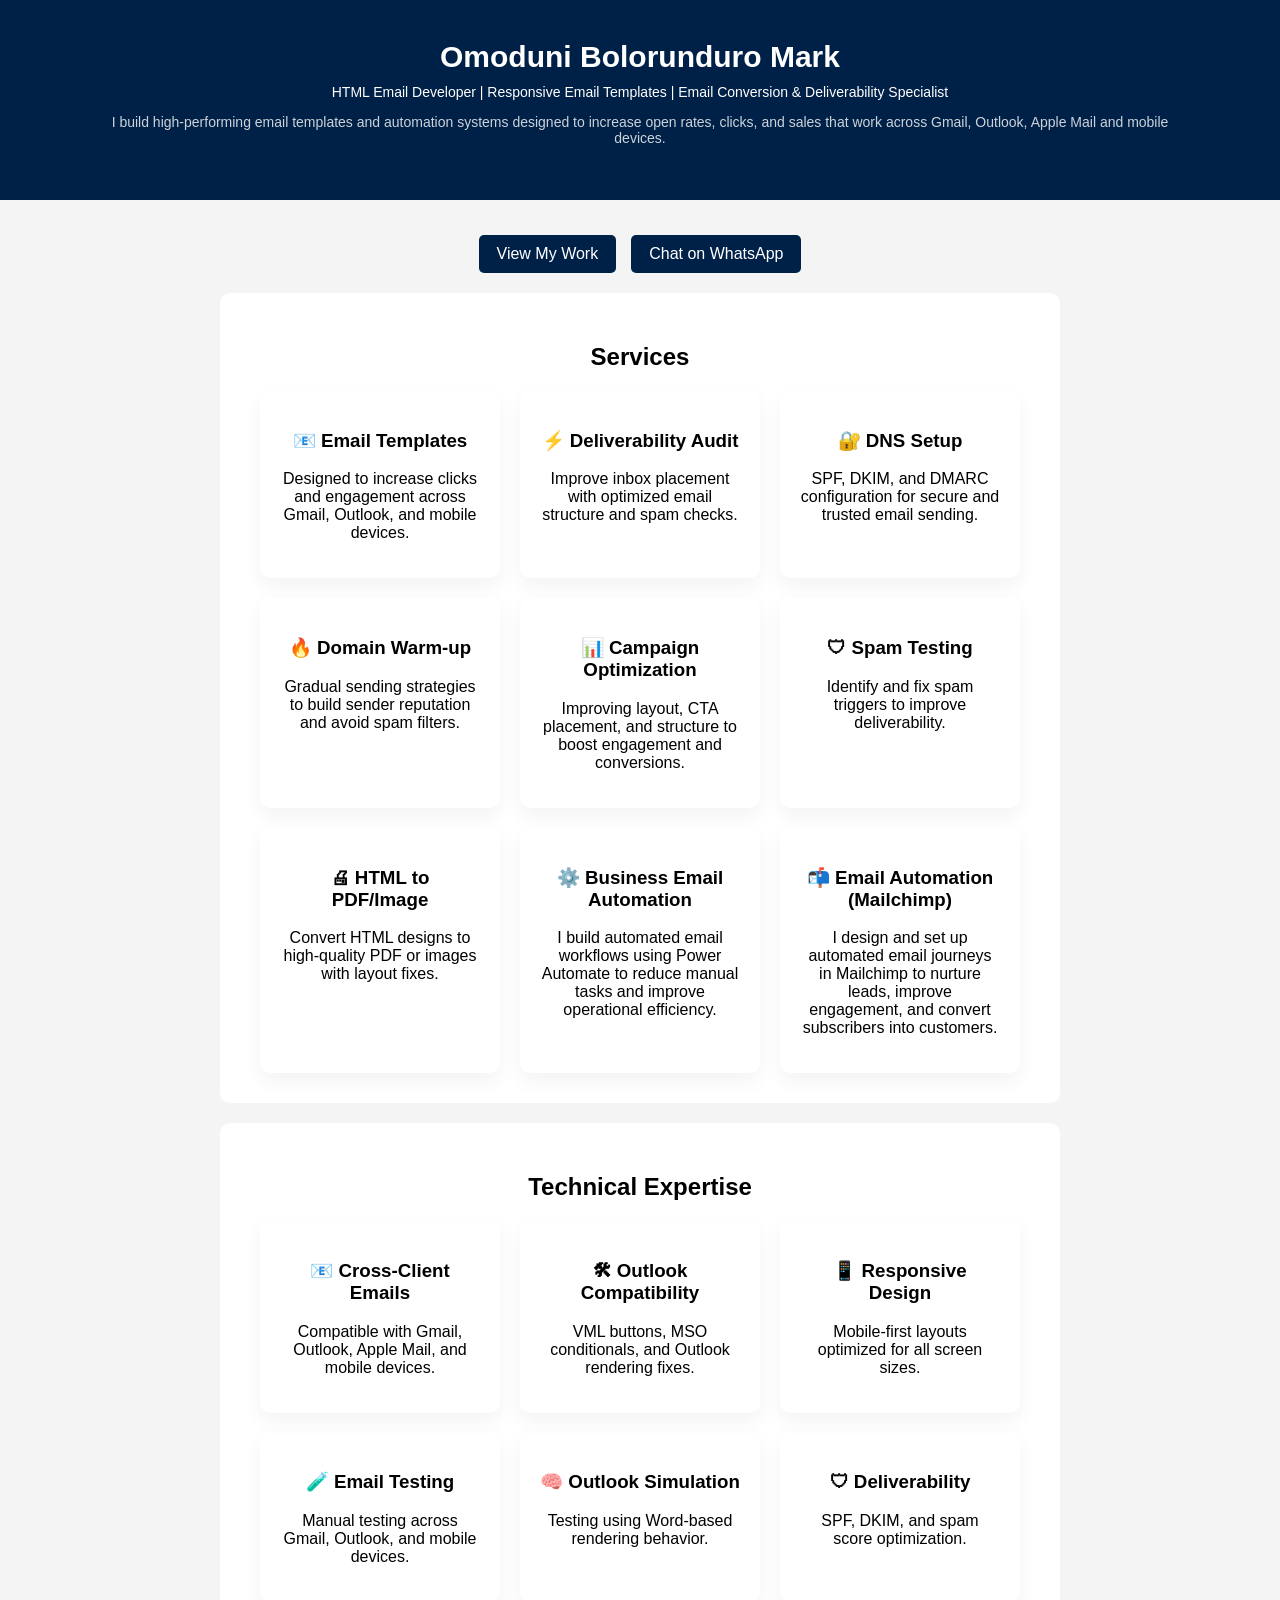
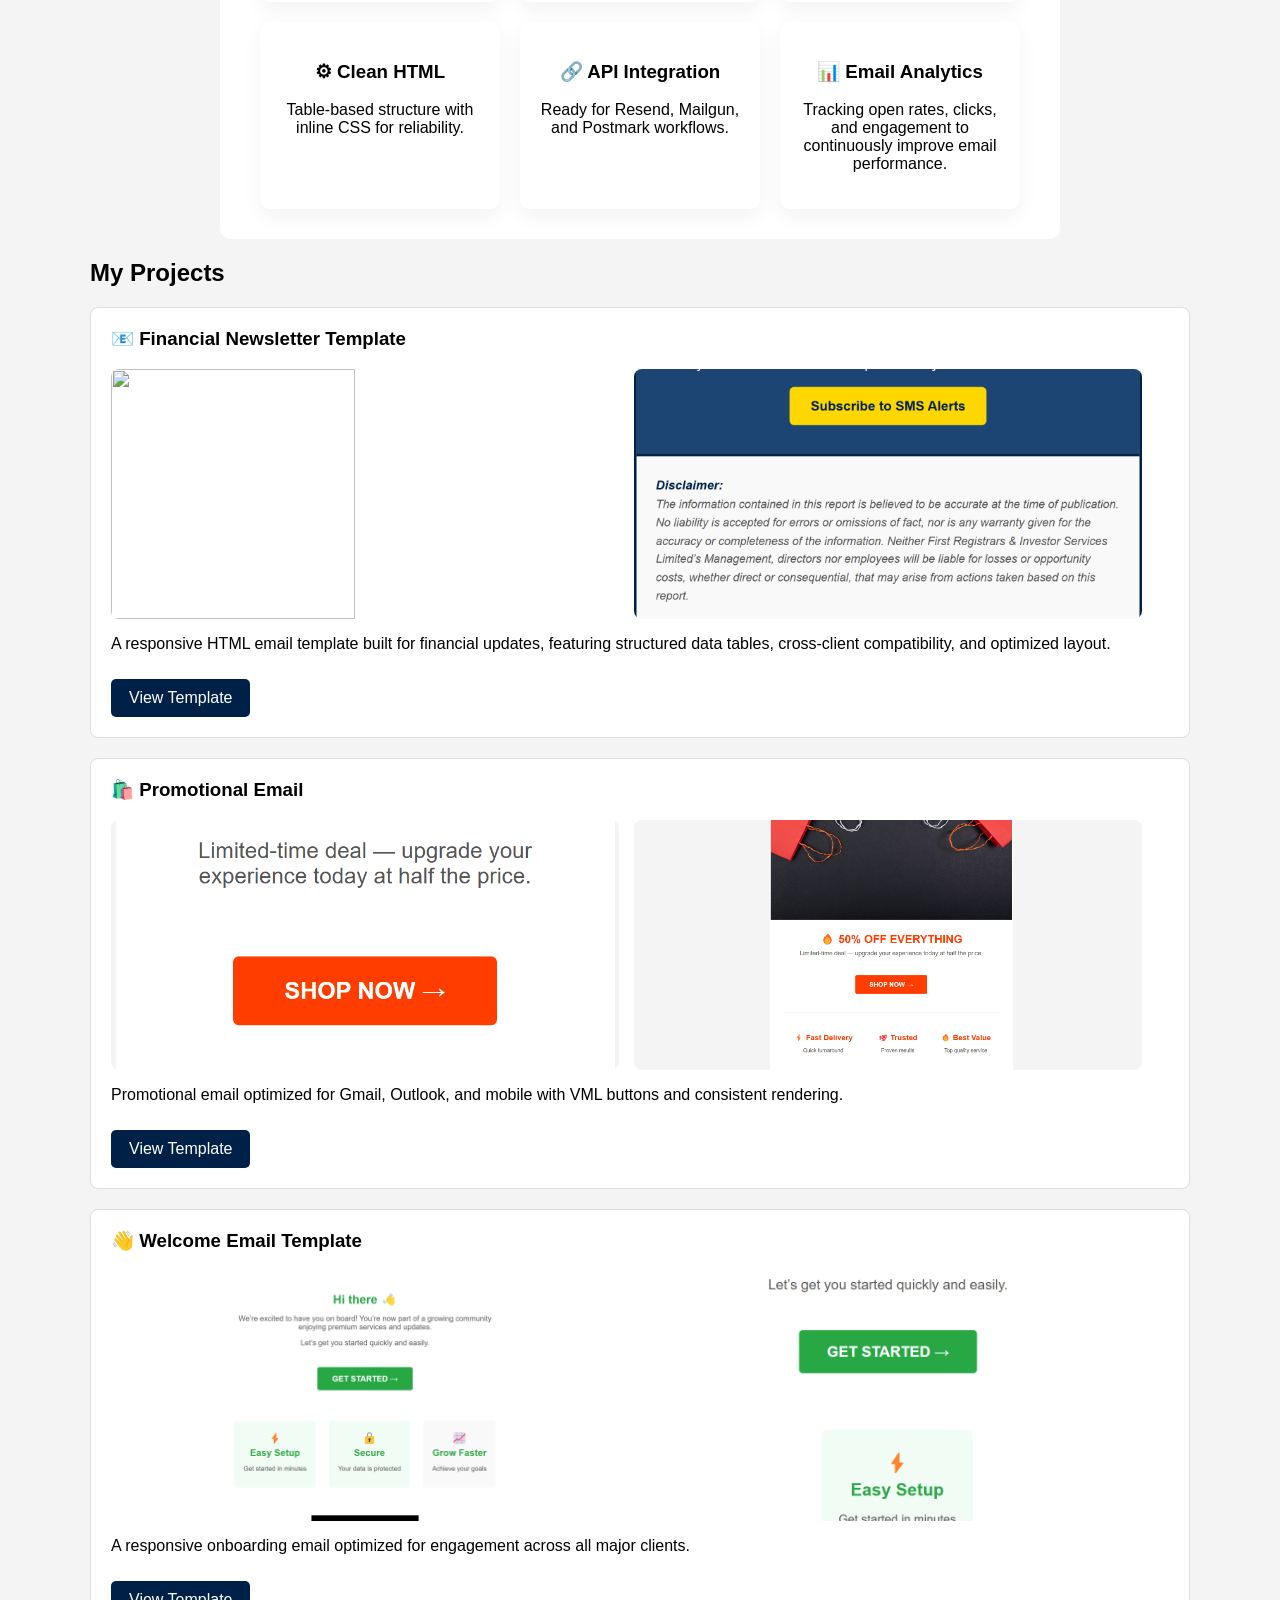
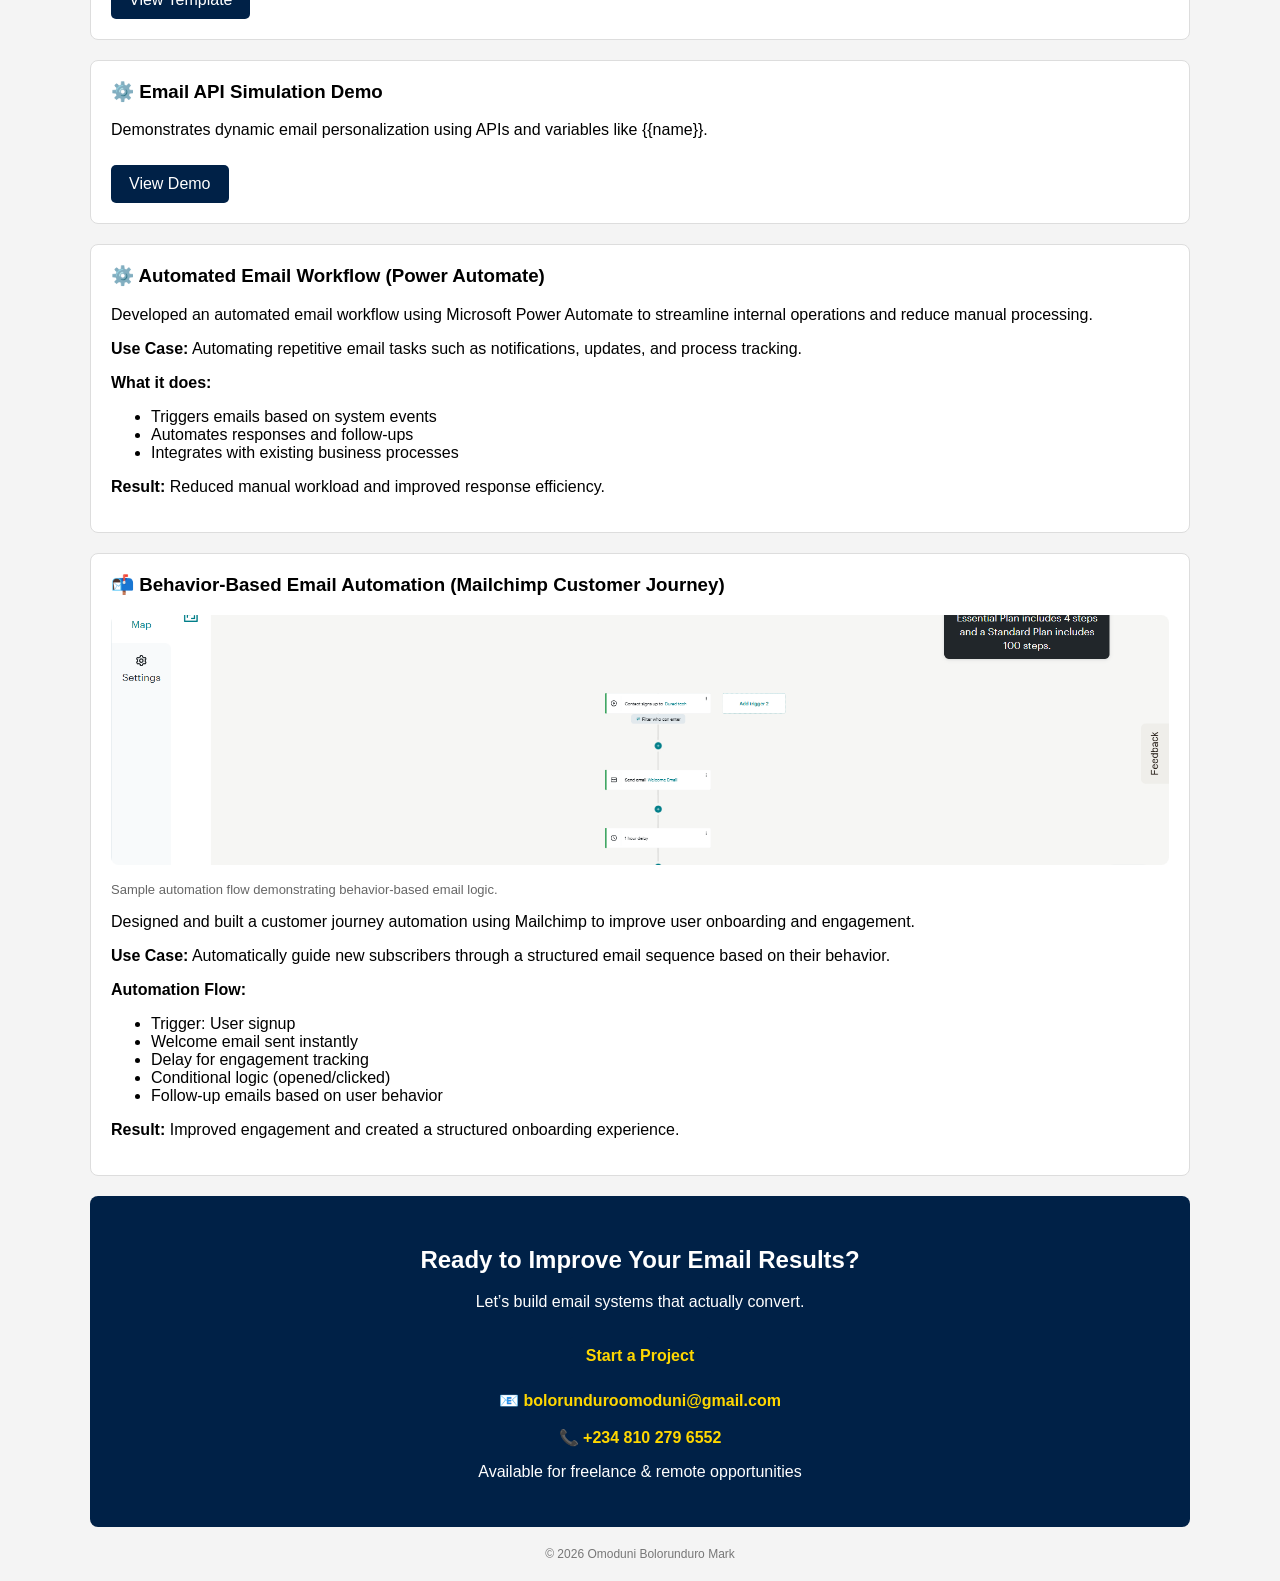
==== commit fbce345f: "Updated portfolio: improved layout, added services and technical expertise" ====
--- a/index.html
+++ b/index.html
@@ -13,17 +13,19 @@
 <div class="header">
   <div class="container">
     <h1>Omoduni Bolorunduro Mark</h1>
-    <p>HTML Email Developer | Responsive Email Templates | Email Marketing Specialist</p>
+    <p>HTML Email Developer | Responsive Email Templates | Email Conversion & Deliverability Specialist</p>
     <p class="header-subtext">
-      I build high-performing email templates that work across Gmail, Outlook, Apple Mail and mobile devices.
-    </p>
+      I build high-performing email templates and automation systems designed to increase open rates, clicks, and sales that work across Gmail, Outlook, Apple Mail and mobile devices.
+    </p>
+    
   </div>
 </div>
 
 <!-- CTA -->
 <div class="cta-container">
-  <div class="container">
+  <div class="container" style="display:flex; gap:15px; justify-content:center;">
     <a href="#projects" class="button">View My Work</a>
+    <a href="https://wa.me/message/5E2SNFHFCQYJD1" class="button">Chat on WhatsApp</a>
   </div>
 </div>
 
@@ -36,7 +38,7 @@
 
       <div class="why-item">
         <h3>📧 Email Templates</h3>
-        <p>Responsive HTML email templates that work across Gmail, Outlook, and mobile devices.</p>
+        <p>Designed to increase clicks and engagement across Gmail, Outlook, and mobile devices.</p>
       </div>
 
       <div class="why-item">
@@ -68,6 +70,16 @@
         <h3>🖨 HTML to PDF/Image</h3>
         <p>Convert HTML designs to high-quality PDF or images with layout fixes.</p>
       </div>
+
+      <div class="why-item">
+  <h3>⚙️ Business Email Automation</h3>
+  <p>I build automated email workflows using Power Automate to reduce manual tasks and improve operational efficiency.</p>
+</div>
+
+<div class="why-item">
+  <h3>📬 Email Automation (Mailchimp)</h3>
+  <p>I design and set up automated email journeys in Mailchimp to nurture leads, improve engagement, and convert subscribers into customers.</p>
+</div>
 
     </div>
   </div>
@@ -120,6 +132,11 @@
         <p>Ready for Resend, Mailgun, and Postmark workflows.</p>
       </div>
 
+      <div class="why-item">
+  <h3>📊 Email Analytics</h3>
+  <p>Tracking open rates, clicks, and engagement to continuously improve email performance.</p>
+</div>
+
     </div>
   </div>
 </section>
@@ -174,6 +191,7 @@
     <a href="templates/welcome-email.html" class="button">View Template</a>
   </div>
 
+
   <div class="card">
     <h3>⚙️ Email API Simulation Demo</h3>
 
@@ -183,13 +201,57 @@
 
     <a href="api-demo.html" class="button">View Demo</a>
   </div>
+
+  <div class="card">
+  <h3>⚙️ Automated Email Workflow (Power Automate)</h3>
+
+  <p>
+    Developed an automated email workflow using Microsoft Power Automate to streamline internal operations and reduce manual processing.
+  </p>
+
+  <p><strong>Use Case:</strong> Automating repetitive email tasks such as notifications, updates, and process tracking.</p>
+
+  <p><strong>What it does:</strong></p>
+  <ul>
+    <li>Triggers emails based on system events</li>
+    <li>Automates responses and follow-ups</li>
+    <li>Integrates with existing business processes</li>
+  </ul>
+
+  <p><strong>Result:</strong> Reduced manual workload and improved response efficiency.</p>
+</div>
+
+<div class="card">
+  <h3>📬 Behavior-Based Email Automation (Mailchimp Customer Journey)</h3>
+
+  <img src="images/mailchimp-automation.png" class="project-img" alt="Mailchimp automation flow" onclick="openLightbox(this.src)">
+<p style="font-size:13px; color:#666;">
+Sample automation flow demonstrating behavior-based email logic.
+</p>
+  <p>
+    Designed and built a customer journey automation using Mailchimp to improve user onboarding and engagement.
+  </p>
+
+  <p><strong>Use Case:</strong> Automatically guide new subscribers through a structured email sequence based on their behavior.</p>
+
+  <p><strong>Automation Flow:</strong></p>
+  <ul>
+    <li>Trigger: User signup</li>
+    <li>Welcome email sent instantly</li>
+    <li>Delay for engagement tracking</li>
+    <li>Conditional logic (opened/clicked)</li>
+    <li>Follow-up emails based on user behavior</li>
+  </ul>
+
+  <p><strong>Result:</strong> Improved engagement and created a structured onboarding experience.</p>
+</div>
 
   <!-- CONTACT -->
   <div class="contact">
-    <h2>Let’s Work Together</h2>
-
-    <p>I design responsive email templates that drive engagement.</p>
-
+    <h2>Ready to Improve Your Email Results?</h2>
+
+<p>Let’s build email systems that actually convert.</p>
+<a href="https://wa.me/message/5E2SNFHFCQYJD1" class="button">Start a Project</a>
     <p>
       📧 <a href="mailto:bolorunduroomoduni@gmail.com">bolorunduroomoduni@gmail.com</a><br><br>
       📞 <a href="tel:+2348102796552">+234 810 279 6552</a>
